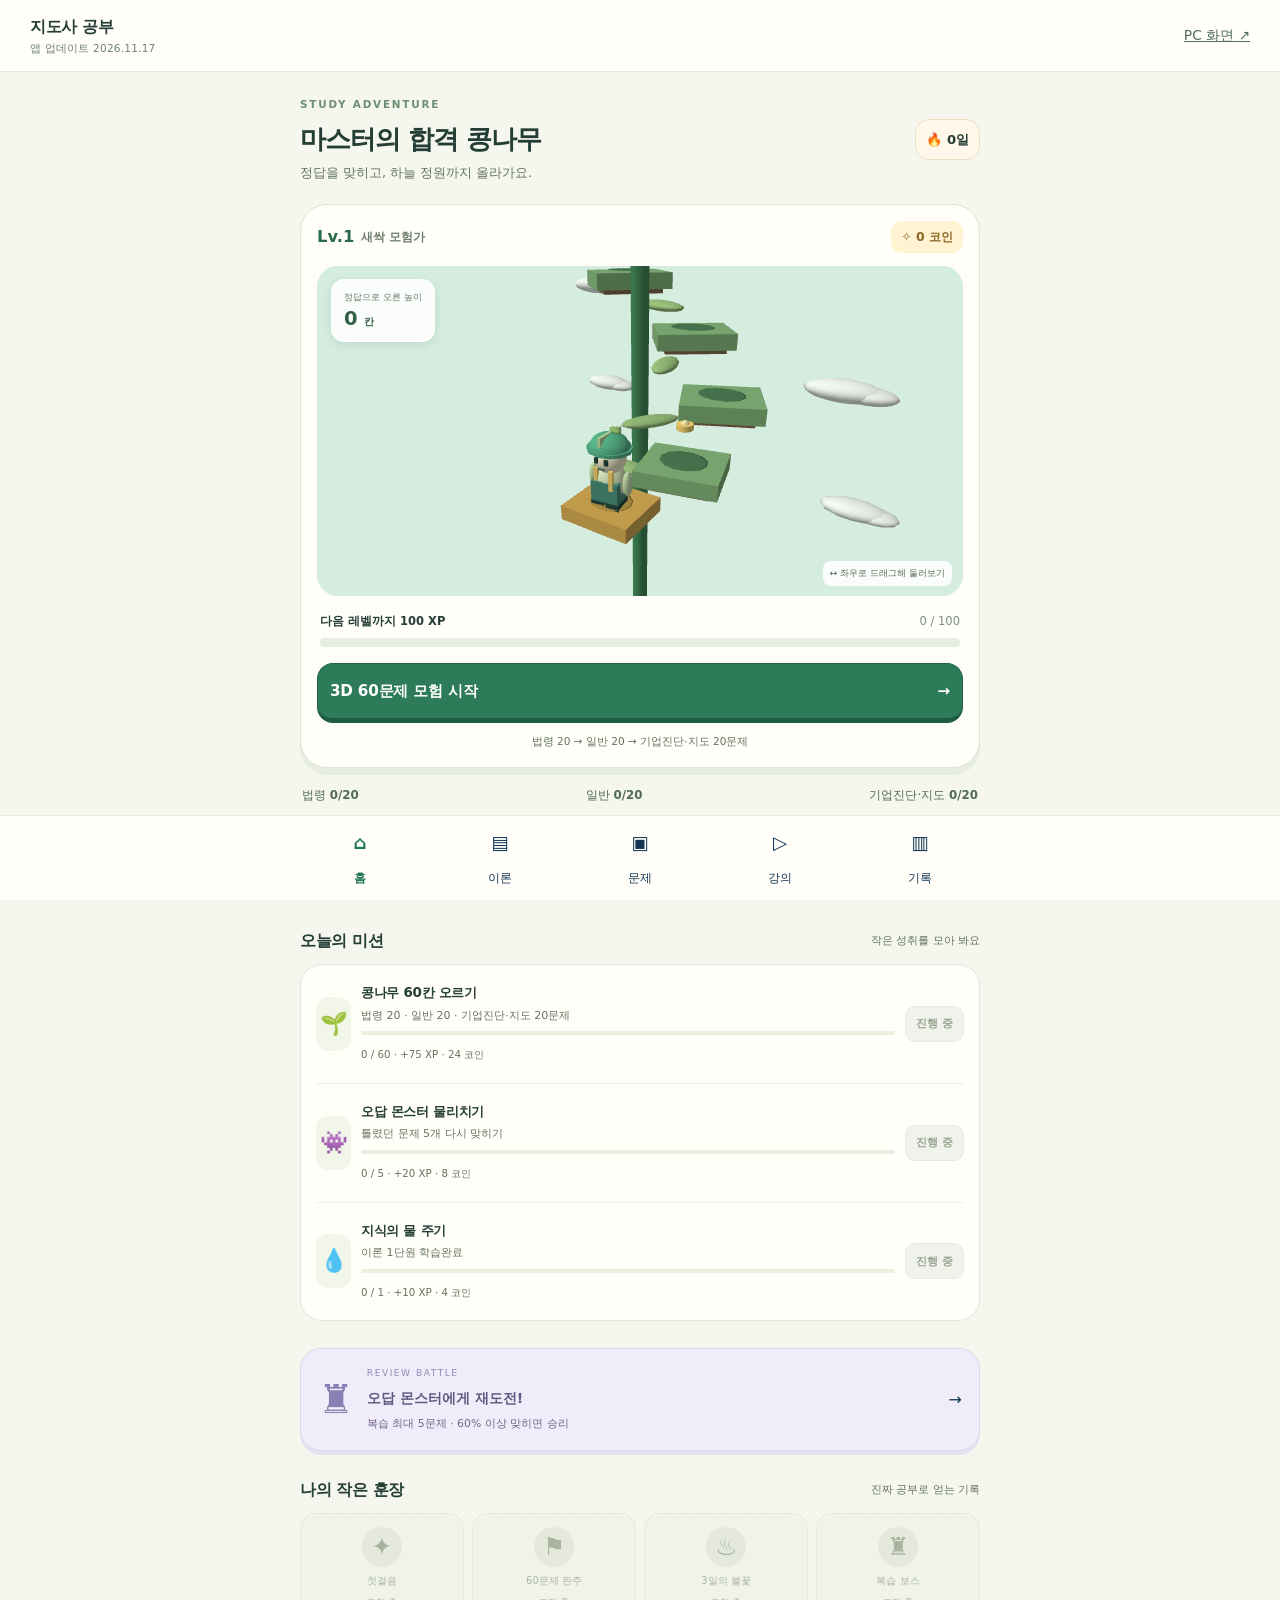
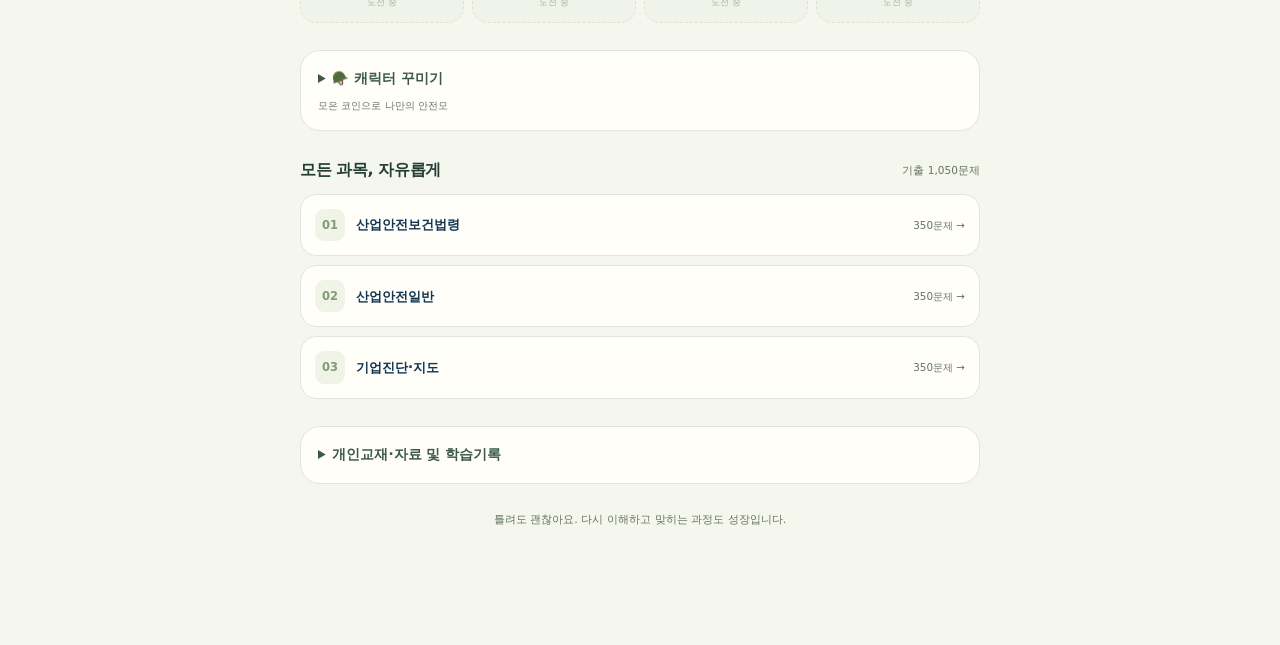
==== mobile-v9/index.html @ f8fdb968 "Add real WebGL 3D climbing gameplay with correct-answer jumps and following camera" ====
<!doctype html>
<html lang="ko"><head><meta charset="UTF-8"><meta name="viewport" content="width=device-width, initial-scale=1, viewport-fit=cover"><meta name="theme-color" content="#f5f7ef"><meta name="description" content="산업안전지도사 개인학습 · 전체 이론, 실제 기출, 오답과 강의"><meta name="apple-mobile-web-app-capable" content="yes"><title>2027 산업안전지도사 | 모바일 학습</title><link rel="manifest" href="manifest.webmanifest"><link rel="icon" href="../shared-v9/icon.svg" type="image/svg+xml"><link rel="stylesheet" href="../shared-v9/style.css?v=20261021-random-subject80"><script defer src="../shared-v9/core.js"></script><script defer src="../shared-v9/course.js"></script><script defer src="../shared-v9/laws.js"></script><script defer src="../shared-v9/history.js"></script><script defer src="../shared-v9/annexes.js"></script><script defer src="../shared-v9/concept-extra.js?v=20261021-random-subject80"></script><script defer src="../shared-v9/concept-supplements.js?v=20261021-random-subject80"></script><link rel="stylesheet" href="../shared-v9/garden.css?v=20261117-webgl1"><script defer src="../shared-v9/garden-core.js?v=20261117-webgl1"></script><script defer src="../shared-v9/garden-3d.js?v=20261117-webgl1"></script><script defer src="../shared-v9/garden-ui.js?v=20261117-webgl1"></script><script defer src="../shared-v9/app.js?v=20261117-webgl1"></script></head>
<body data-layout="mobile"><div class="topbar"><div class="brand">지도사 공부<small class="app-updated">앱 업데이트 <time datetime="2026-11-17">2026.11.17</time></small></div><a href="../pc-v9/">PC 화면 ↗</a></div><div class="layout"><nav class="sidebar" aria-label="주 메뉴"><button class="navbtn" data-nav="home"><span class="navicon" aria-hidden="true">⌂</span>홈</button><button class="navbtn" data-nav="theory"><span class="navicon" aria-hidden="true">▤</span>이론</button><button class="navbtn" data-nav="questions"><span class="navicon" aria-hidden="true">▣</span>문제</button><button class="navbtn" data-nav="videos"><span class="navicon" aria-hidden="true">▷</span>강의</button><button class="navbtn" data-nav="records"><span class="navicon" aria-hidden="true">▥</span>기록</button><button class="navbtn" data-nav="laws"><span class="navicon" aria-hidden="true">§</span>법령 원문</button><button class="navbtn" data-nav="settings"><span class="navicon" aria-hidden="true">⚙</span>자료·설정</button><p class="sidebar-note">전체 이론과 문제는<br>처음부터 열려 있습니다.<br><br>원하는 만큼 자유롭게<br>공부하세요.</p></nav><main id="main"><div class="loading">학습자료를 불러오고 있습니다…</div></main></div><nav class="mobile-nav" aria-label="하단 메뉴"><button class="navbtn" data-nav="home"><span class="navicon" aria-hidden="true">⌂</span>홈</button><button class="navbtn" data-nav="theory"><span class="navicon" aria-hidden="true">▤</span>이론</button><button class="navbtn" data-nav="questions"><span class="navicon" aria-hidden="true">▣</span>문제</button><button class="navbtn" data-nav="videos"><span class="navicon" aria-hidden="true">▷</span>강의</button><button class="navbtn" data-nav="records"><span class="navicon" aria-hidden="true">▥</span>기록</button></nav><div id="toast" role="status" class="toast hidden"></div><dialog id="image-modal" class="modal"><button class="close" data-action="close-image">닫기 ×</button><p class="caption">좌우로 움직여 표와 수식을 크게 볼 수 있습니다.</p><img id="image-view" alt="확대된 문제·해설 원문"></dialog><noscript>학습앱을 사용하려면 브라우저의 JavaScript를 켜주세요.</noscript><script>
(function(){
  var bootTimer=setTimeout(function(){
    var root=document.getElementById('main');
    if(!root||!root.querySelector('.loading'))return;
    var missing=[];
    if(!window.StudyCore)missing.push('core.js');
    if(!window.STUDY_COURSE)missing.push('course.js');
    if(!window.STUDY_HISTORY_READY)missing.push('history.js');
    root.innerHTML='<section class="card"><h2>학습자료를 불러오지 못했습니다</h2><p>기존 학습기록과 개인자료는 그대로 보관됩니다.</p><p class="small">확인 대상: '+(missing.length?missing.join(', '):'학습 앱 초기화 지연')+'</p><button class="primary" id="retry-app-load">다시 불러오기</button></section>';
    var btn=document.getElementById('retry-app-load');
    if(btn)btn.onclick=function(){location.reload();};
  },16000);
  window.addEventListener('pagehide',function(){clearTimeout(bootTimer);});
})();
</script></body></html>
---- shared-v9/style.css ----
@charset "UTF-8";
:root{font-family:system-ui,-apple-system,BlinkMacSystemFont,"Segoe UI","Noto Sans KR",sans-serif;color:#182c43;background:#f2f5f8;line-height:1.6;font-size:16px;--navy:#123653;--teal:#008b98;--muted:#63788c;--red:#d52b37;--border:#dbe4ec;--surface:#fff}
*{box-sizing:border-box}body{margin:0}button,input,select,textarea{font:inherit}button,a,input,select,summary{-webkit-tap-highlight-color:transparent}button,a,summary{touch-action:manipulation}button{cursor:pointer}button:disabled{cursor:default;opacity:.48}a{color:#006e86}a:focus-visible,button:focus-visible,input:focus-visible,summary:focus-visible,select:focus-visible,textarea:focus-visible{outline:3px solid #e2a51e;outline-offset:3px}button{border:1px solid var(--border);border-radius:12px;padding:11px 16px;background:white;color:var(--navy);min-height:46px}button:hover{border-color:var(--teal)}.primary{background:var(--teal);color:white;border-color:var(--teal);font-weight:700}.quiet{background:#f2f6fa}.wide{width:100%}.small{font-size:.82rem}.muted{color:var(--muted)}h1,h2,h3,p{margin-top:0}h1{font-size:1.8rem;line-height:1.35;margin-bottom:12px}h2{font-size:1.35rem;line-height:1.45}h3{font-size:1.07rem}.topbar{height:76px;background:var(--navy);color:white;display:flex;align-items:center;justify-content:space-between;padding:0 30px;gap:16px}.brand{font-size:1.2rem;font-weight:800;letter-spacing:-.7px}.brand small{display:block;font-size:.72rem;opacity:.7;font-weight:400;letter-spacing:.2px}.topbar a{color:white;font-size:.86rem}.layout{display:grid;grid-template-columns:230px minmax(0,1fr);max-width:1600px;margin:auto;min-height:calc(100dvh - 76px)}.sidebar{padding:26px 18px;border-right:1px solid var(--border);display:flex;flex-direction:column;gap:9px}.navbtn{display:flex;align-items:center;gap:12px;border:0;background:transparent;text-align:left;padding:14px 18px}.navbtn.active{background:#dff0f1;color:#007681;font-weight:800}.navicon{font-size:1.15rem;width:25px;text-align:center}.sidebar-note{margin:30px 14px 0;color:var(--muted);font-size:.8rem}main{padding:36px;min-width:0}main>header{display:flex;align-items:center;justify-content:space-between;gap:14px;margin-bottom:25px}.eyebrow{font-size:.74rem;letter-spacing:1.4px;color:var(--teal);font-weight:800;margin-bottom:5px}.hero{background:var(--navy);color:white;border-radius:22px;padding:30px;margin-bottom:24px;position:relative}.hero p{max-width:650px;color:#d1e1ed;margin-bottom:16px}.hero .tag{background:#31516a;color:white}.hero-row{display:flex;align-items:center;justify-content:space-between;gap:20px}.hero-icon{font-size:3rem;opacity:.6}.grid{display:grid;grid-template-columns:repeat(3,minmax(0,1fr));gap:18px}.card{background:white;border:1px solid var(--border);border-radius:18px;padding:23px;min-width:0}.card p:last-child{margin-bottom:0}.subject-card{text-align:left;display:block;width:100%;min-height:180px;border-top:4px solid var(--teal);transition:transform .15s}.subject-card:hover{transform:translateY(-2px)}.subject-card:nth-child(1){border-top-color:#d49132}.subject-card:nth-child(3){border-top-color:#6e9c75}.subject-num{font-size:.8rem;font-weight:800;color:var(--muted)}.subject-card h2{margin:12px 0}.row{display:flex;gap:10px;align-items:center;flex-wrap:wrap}.between{justify-content:space-between}.tag{display:inline-block;border-radius:7px;background:#eaf1f6;color:#52687a;padding:3px 8px;font-size:.75rem}.tag.orange{background:#fff0d9;color:#92570b}.tag.teal{background:#ddf3f1;color:#057581}.section-gap{margin-top:28px}.filters{display:flex;gap:10px;flex-wrap:wrap;margin-bottom:16px}.filters>*{min-width:130px;flex:1}input,select,textarea{border:1px solid var(--border);border-radius:10px;padding:11px 12px;background:white;color:#182c43;max-width:100%}.search{width:100%;margin-bottom:17px}.list{display:grid;gap:10px}.list-item{width:100%;text-align:left;background:white;padding:17px 20px;display:flex;gap:14px;justify-content:space-between;align-items:center}.list-item small{display:block;color:var(--muted);font-weight:400}.list-item strong{display:block;font-weight:650}.pager{display:flex;justify-content:space-between;gap:10px;margin-top:18px;align-items:center}.empty{padding:40px 24px;text-align:center;border:1px dashed #b4c5d3;border-radius:16px;color:var(--muted);background:#fff}.question-layout{display:grid;grid-template-columns:minmax(0,1.05fr) minmax(320px,.95fr);gap:24px;align-items:start}.question-card{padding:27px}.metadata{font-size:.78rem;line-height:1.7;color:#718192;margin-bottom:19px}.metadata span{display:block}.question-text{font-size:1.15rem;font-weight:700;white-space:pre-wrap;line-height:1.75;overflow-wrap:anywhere}.source-image{display:block;width:100%;height:auto;background:white;border-radius:3px}.image-button{padding:0;border:0;border-radius:0;display:block;width:100%;height:auto;min-height:0;background:white}.image-hint{font-size:.73rem;color:var(--muted);text-align:right;margin-top:4px}.options{display:grid;gap:10px;margin-top:22px}.option{text-align:left;display:flex;align-items:flex-start;gap:12px;padding:13px 14px;font-size:.96rem}.option.selected{border:2px solid var(--teal);background:#e7f5f5;padding:12px 13px}.option-num{display:flex;border:1px solid #bccbd6;border-radius:50%;width:27px;height:27px;align-items:center;justify-content:center;flex-shrink:0;font-size:.84rem}.option.selected .option-num{background:var(--teal);color:white;border-color:var(--teal)}.option-body{white-space:pre-wrap}.number-options{display:grid;grid-template-columns:repeat(5,1fr);gap:8px;margin:24px 0}.number-options .option{justify-content:center;padding:10px}.answer-num{color:var(--red);font-weight:800}.result{padding:16px 0;font-weight:650}.result span+span{margin-left:10px}.notice{border-left:3px solid #cf9b50;padding:12px 16px;background:#fff8ed;border-radius:0 9px 9px 0;color:#775324;font-size:.84rem;margin:15px 0}.info{border-color:var(--teal);background:#e9f5f5;color:#39646c}.explain-panel{position:sticky;top:24px}.disclosure{border:1px solid var(--border);border-radius:13px;overflow:hidden;margin-bottom:12px;background:white}.disclosure>summary{cursor:pointer;padding:15px 18px;list-style:none;font-weight:700;display:flex;justify-content:space-between;gap:10px}.disclosure>summary::-webkit-details-marker{display:none}.disclosure>summary:after{content:'＋';color:var(--teal)}.disclosure[open]>summary:after{content:'−'}.disclosure[open]>summary{border-bottom:1px solid var(--border)}.details-body{padding:18px;line-height:1.85;overflow-wrap:anywhere}.prose{white-space:pre-wrap;line-height:1.95;font-size:.98rem;overflow-wrap:anywhere}.prose a{word-break:break-all}.ex-table{width:100%;border-collapse:collapse;font-size:.93rem}.ex-table td,.ex-table th{border:1px solid var(--border);padding:8px;text-align:center}.notes{width:100%;min-height:100px;resize:vertical}.question-actions{display:flex;gap:9px;margin-top:18px}.question-actions button{flex:1}.theory-layout{display:grid;grid-template-columns:280px minmax(0,1fr);gap:20px;align-items:start}.theory-menu{max-height:75dvh;overflow:auto;position:sticky;top:18px;display:grid;gap:8px}.theory-menu button{text-align:left;padding:12px 14px}.theory-menu button.active{background:#e3f2f3;border-color:var(--teal)}.theory-body{padding:28px}.theory-body .prose{font-size:1rem}.videos{display:grid;grid-template-columns:repeat(2,minmax(0,1fr));gap:18px}.video-card{overflow:hidden;padding:0}.video-thumbnail{aspect-ratio:16/9;width:100%;object-fit:cover;background:#e2eaf1;display:block}.video-content{padding:20px}.video-content h3{min-height:52px}.video-actions{display:flex;gap:8px;flex-wrap:wrap}.video-actions a{border:1px solid var(--border);border-radius:10px;padding:8px 12px;text-decoration:none;font-size:.9rem}.video-player{width:100%;aspect-ratio:16/9;border:0}.stats{display:grid;grid-template-columns:repeat(3,1fr);gap:15px}.stat strong{display:block;font-size:2rem;color:var(--navy);line-height:1.3}.bar{height:7px;background:#e8eff4;border-radius:6px;overflow:hidden;margin-top:12px}.bar>span{height:100%;display:block;background:var(--teal)}.file-label{display:inline-block;cursor:pointer;border:1px solid var(--border);padding:10px 15px;border-radius:11px;background:white;min-height:46px}.file-label input{display:none}.toast{position:fixed;bottom:35px;left:50%;transform:translateX(-50%);background:#183a50;color:white;padding:12px 22px;border-radius:12px;max-width:90vw;box-shadow:0 5px 25px #0002;z-index:100}.hidden{display:none!important}.mobile-nav{display:none}.modal{border:0;border-radius:16px;padding:20px;max-width:95vw;width:1000px;max-height:92dvh;overflow:auto}.modal::backdrop{background:#071c30b5}.modal img{width:100%;min-width:720px;height:auto}.modal .close{position:sticky;top:0;float:right;z-index:1}.table-scroll{overflow-x:auto}.install-help{font-size:.86rem;color:var(--muted)}.footer-note{margin-top:35px;font-size:.76rem;color:var(--muted)}.loading{padding:50px;text-align:center}.back{margin-bottom:18px}.text-btn{border:0;background:transparent;padding:0;min-height:35px;color:var(--teal);font-weight:700}.stat-label{font-size:.85rem;color:var(--muted)}.focus-box{background:#e9f5f4;padding:18px;border-radius:12px;margin-top:15px}.export-row{display:flex;gap:10px;flex-wrap:wrap}.error{color:#a1222f;background:#fff0f0;padding:20px;border-radius:12px}.caption{font-size:.8rem;color:var(--muted);margin-bottom:18px}
@media(min-width:1350px){main{padding:42px 48px}.question-text{font-size:1.23rem}.question-card{padding:32px}}
@media(max-width:1050px){.layout{grid-template-columns:190px minmax(0,1fr)}main{padding:25px}.question-layout{grid-template-columns:1fr}.explain-panel{position:static}.grid{gap:12px}.subject-card{padding:18px}.theory-layout{grid-template-columns:220px minmax(0,1fr)}}
@media(max-width:760px){body{font-size:16px}.topbar{height:65px;padding:0 18px}.brand{font-size:1.05rem}.layout{display:block;min-height:calc(100dvh - 65px)}.sidebar{display:none}main{padding:24px 16px 110px}main>header{margin-bottom:20px}h1{font-size:1.55rem}.hero{padding:24px 21px;border-radius:18px}.hero h2{font-size:1.45rem}.hero-icon{display:none}.grid{grid-template-columns:1fr}.subject-card{min-height:125px;padding:18px 21px;border-top:0;border-left:4px solid var(--teal)}.subject-card:nth-child(1){border-left-color:#d49132}.subject-card:nth-child(3){border-left-color:#6e9c75}.subject-card h2{margin:6px 0}.subject-card:nth-child(n){border-top:0}.subject-num{font-size:.75rem}.mobile-nav{display:flex;position:fixed;bottom:0;left:0;right:0;background:#ffffffed;backdrop-filter:blur(12px);border-top:1px solid var(--border);padding:7px 6px calc(7px + env(safe-area-inset-bottom));z-index:30;justify-content:space-around}.mobile-nav button{background:transparent;border:0;min-height:49px;padding:3px 9px;color:#7b8b99;display:flex;flex-direction:column;align-items:center;gap:1px;font-size:.66rem;flex:1;border-radius:8px}.mobile-nav .navicon{font-size:1.2rem}.mobile-nav button.active{color:var(--teal);font-weight:800}.question-card{padding:20px 16px}.question-layout{gap:14px}.card{border-radius:15px}.metadata{font-size:.75rem;margin-bottom:15px}.question-text{font-size:1.08rem}.filters{gap:8px}.filters>*{min-width:calc(50% - 8px);max-width:100%;font-size:.86rem}.theory-layout{display:block}.theory-menu{position:static;max-height:240px;margin-bottom:17px;border-bottom:1px solid var(--border);padding-bottom:15px}.theory-body{padding:22px 18px}.videos{grid-template-columns:1fr}.stats{gap:9px}.stat{padding:15px 12px}.stat strong{font-size:1.6rem}.stat-label{font-size:.74rem}.pager{font-size:.84rem}.pager button{padding:9px 12px}.toast{bottom:90px;font-size:.88rem;width:max-content;max-width:90vw}.topbar a{font-size:.72rem}.question-actions{flex-wrap:wrap}.question-actions button{min-width:calc(50% - 8px)}.list-item{padding:15px}.explain-panel>.card{padding:20px 16px}.section-gap{margin-top:24px}}
body.mobile-layout .layout{max-width:820px;display:block}body.mobile-layout .sidebar{display:none}body.mobile-layout .question-layout,body.mobile-layout .theory-layout{display:block}body.mobile-layout .grid,body.mobile-layout .videos{grid-template-columns:1fr}body.mobile-layout main{padding-bottom:110px}body.mobile-layout .mobile-nav{display:flex;position:fixed;bottom:0;left:0;right:0;background:#ffffffed;border-top:1px solid var(--border);justify-content:center;padding:8px 10px calc(8px + env(safe-area-inset-bottom));z-index:30}body.mobile-layout .mobile-nav button{max-width:140px;flex:1;display:flex;flex-direction:column;align-items:center;border:0;background:transparent;font-size:.74rem;padding:4px 10px}body.mobile-layout .mobile-nav button.active{color:var(--teal);font-weight:800}body.mobile-layout .explain-panel{position:static;margin-top:18px}body.mobile-layout .theory-menu{position:static;max-height:240px;margin-bottom:18px}body.mobile-layout .hero-icon{display:none}
@media(prefers-reduced-motion:reduce){*{scroll-behavior:auto!important;transition:none!important}}

.theory-law-section{margin-top:28px;padding-top:20px;border-top:2px solid var(--border)}.theory-law-section>h3{color:var(--teal)}.theory-annex{border-top:1px solid var(--border);padding-top:22px}.theory-annex .source-image{background:white;width:100%;height:auto;aspect-ratio:210/297;object-fit:contain}.theory-annexes>h3{color:var(--teal)}

/* Explanation line alignment only */
.solution-prose{white-space:normal;line-height:1.85;word-break:keep-all;overflow-wrap:anywhere;padding:3px 0}
.solution-line{margin:0 0 14px;white-space:pre-wrap;line-height:1.85}
.solution-numbered{display:grid;grid-template-columns:2.15em minmax(0,1fr);column-gap:8px;align-items:start;margin-top:16px;margin-bottom:19px}
.solution-marker{font-weight:700;color:#fff;background:var(--teal);border-radius:50%;width:1.65em;height:1.65em;display:inline-flex;align-items:center;justify-content:center;white-space:nowrap;line-height:1}
.solution-content{min-width:0;white-space:pre-wrap;overflow-wrap:anywhere}
.solution-space{height:10px}

/* Question reading layout: presentation only; question/choice source text is untouched. */
.question-card .question-text{
  font-size:1.08rem;
  font-weight:650;
  line-height:1.8;
  letter-spacing:normal;
  white-space:normal;
  word-break:normal;
  overflow-wrap:anywhere;
  padding:12px 2px 18px;
  border-bottom:1px solid var(--border);
}
.question-card .options{
  gap:13px;
  margin-top:19px;
  margin-bottom:18px;
}
.question-card .options .option{
  width:100%;
  gap:13px;
  padding:16px;
  line-height:1.78;
  word-break:keep-all;
  overflow-wrap:anywhere;
}
.question-card .options .option.selected{padding:15px}
.question-card .options .option-num{
  margin-top:1px;
  width:30px;
  height:30px;
  font-size:.92rem;
  font-weight:700;
}
.question-card .options .option-body{
  min-width:0;
  flex:1;
  white-space:pre-wrap;
  line-height:1.78;
}
@media(max-width:600px){
 .question-card .question-text{font-size:1.05rem;line-height:1.82;padding:9px 0 16px}
 .question-card .options .option{padding:14px 12px;gap:11px}
 .question-card .options .option.selected{padding:13px 11px}
}

/* Unified Android Chrome / iOS Safari question layout */
.question-layout,.question-card,.question-card .question-text,.question-card .options,.question-card .option-body{min-width:0;max-width:100%;box-sizing:border-box}
.question-card .question-text{
  white-space:normal;
  word-break:keep-all;
  overflow-wrap:break-word;
  line-break:auto;
  -webkit-hyphens:none;
  hyphens:none;
  letter-spacing:normal;
  font-synthesis:none;
  font-size:1.0625rem;
  font-weight:600;
  line-height:1.8;
  text-wrap:wrap;
}
.question-card .options .option{display:flex;align-items:flex-start;min-width:0;max-width:100%;box-sizing:border-box}
.question-card .options .option-body{display:block;flex:1 1 0;min-width:0;white-space:pre-line;word-break:keep-all;overflow-wrap:break-word;line-break:auto;-webkit-hyphens:none;hyphens:none}
.question-card .options .option-num{flex:0 0 30px;white-space:nowrap}
@supports (-webkit-touch-callout:none){
 .question-card .question-text,.question-card .options .option-body{overflow-wrap:break-word;-webkit-text-size-adjust:100%}
}
@media(max-width:430px){
 .question-card{padding:17px 14px}
 .question-card .question-text{font-size:1.025rem;line-height:1.78}
 .question-card .options .option{padding:13px 11px}
 .question-card .options .option.selected{padding:12px 10px}
}

.question-statement-table{width:100%;border-collapse:collapse;table-layout:fixed;margin:12px 0 18px}
.question-statement-table th,.question-statement-table td{border:1px solid #cbd5e1;padding:10px;vertical-align:top;line-height:1.7}
.question-statement-table th{width:40px;text-align:center;background:#eef5f7;color:#087e88}
.question-statement-table td{white-space:pre-wrap;word-break:keep-all;overflow-wrap:anywhere}

/* iPhone explanation section layout - source text is not rewritten */
.solution-prose{white-space:normal;min-width:0;overflow-wrap:break-word;word-break:normal;line-height:1.75}
.solution-render-section{min-width:0;margin:18px 0 22px}
.solution-section-title{display:block;font-weight:800;font-size:1rem;line-height:1.6;color:var(--teal);padding:0 0 7px;margin:0 0 8px;border-bottom:1px solid var(--border)}
.solution-section-body{min-width:0;counter-reset:ex-named}
.solution-text-row{min-width:0;white-space:pre-wrap;word-break:normal;overflow-wrap:anywhere;line-height:1.78;margin-bottom:5px}
.solution-text-row.solution-empty-row{height:.45em;margin:0}
.solution-name-row{position:relative;padding-left:2.2em;margin-top:12px;margin-bottom:10px;font-weight:600}
.solution-name-row::before{counter-increment:ex-named;content:counter(ex-named) ".";position:absolute;left:0;top:0;display:inline-flex;align-items:center;justify-content:center;min-width:1.7em;min-height:1.7em;border-radius:7px;background:#e8f4f4;color:var(--teal);font-weight:800}
@media(max-width:430px){.solution-section-title{font-size:1rem}.solution-text-row{font-size:.975rem;line-height:1.8}.solution-name-row{padding-left:2em}}

/* Exact 2026 printed question preview when OCR spaces are missing. */
.question-card .question-original-label{font-size:.8rem;font-weight:700;color:var(--teal);margin:15px 0 8px;line-height:1.6}
.question-card .question-official-scan{max-width:100%;border:1px solid var(--border);border-radius:10px;overflow:hidden;background:#fff}
.question-card .question-official-scan .image-button{display:block;max-width:100%}
.question-card .question-official-scan .source-image{display:block;max-width:100%;width:100%;height:auto;object-fit:contain}

/* Readable explanation: soft OCR line breaks become ordinary paragraphs. */
.solution-prose{white-space:normal;word-break:normal;overflow-wrap:break-word}
.solution-render-section{margin:16px 0 22px;min-width:0}
.solution-section-title{font-weight:800;margin-bottom:13px}
.solution-section-body{min-width:0;counter-reset:ex-named}
.solution-readable-paragraph{margin:0 0 15px;white-space:normal!important;font-size:1rem;line-height:1.8;word-break:normal;overflow-wrap:break-word}
.solution-readable-item{display:grid;grid-template-columns:2.1em minmax(0,1fr);gap:8px;align-items:start;margin:12px 0 16px;min-width:0;line-height:1.8}
.solution-readable-marker{font-weight:800;color:var(--teal);text-align:center;background:#e8f4f4;border-radius:7px;padding:2px 3px;white-space:nowrap}
.solution-readable-text{min-width:0;white-space:normal;overflow-wrap:break-word;word-break:normal}
.solution-name-row{white-space:normal!important;line-height:1.8;margin:15px 0 18px}
@media(max-width:430px){.solution-readable-paragraph,.solution-readable-text{font-size:.965rem;line-height:1.78}.solution-readable-item{grid-template-columns:2em minmax(0,1fr);gap:7px}}

/* Concept summary groups - readable on iPhone and Android */
.solution-concept-body{min-width:0;display:flow-root;word-break:keep-all;overflow-wrap:anywhere;line-height:1.78}
.solution-concept-subhead{clear:both;margin:20px 0 11px;padding:9px 12px;font-size:1rem;font-weight:750;line-height:1.6;border-left:3px solid var(--teal);background:#f0f7f8;border-radius:0 7px 7px 0}
.solution-concept-point{display:grid;grid-template-columns:1.35em minmax(0,1fr);gap:9px;align-items:start;margin:11px 0;line-height:1.75;word-break:keep-all;overflow-wrap:anywhere;min-width:0}
.solution-concept-dot{font-weight:800;color:var(--teal);text-align:center;white-space:nowrap}
.solution-concept-group{min-width:0;border:1px solid var(--border);border-radius:11px;margin:14px 0 18px;padding:11px 13px;background:#fff}
.solution-concept-group>.solution-concept-point{font-weight:750;margin:3px 0 11px;border-bottom:1px solid var(--border);padding-bottom:9px}
.solution-concept-detail{display:grid;grid-template-columns:3.2em minmax(0,1fr);gap:10px;align-items:start;margin:10px 0;font-size:.96rem;line-height:1.7;min-width:0;word-break:keep-all;overflow-wrap:anywhere}
.solution-concept-label,.solution-concept-detail>strong{font-weight:750;color:var(--teal);white-space:nowrap}
@media(max-width:430px){.solution-concept-subhead{font-size:.97rem;margin:17px 0 10px}.solution-concept-group{padding:10px}.solution-concept-detail{grid-template-columns:2.8em minmax(0,1fr);gap:8px;font-size:.94rem}}

/* Numbered concept-name rows; original textbook descriptions stay unchanged. */
.solution-concept-body{counter-reset:concept-term}
.solution-concept-term{counter-increment:concept-term;display:grid;grid-template-columns:2em minmax(0,1fr);align-items:start;gap:10px;min-width:0;margin:13px 0;padding:11px 12px;border:1px solid var(--border);border-radius:9px;background:#fff;line-height:1.75}
.solution-concept-term-index{display:flex;align-items:center;justify-content:center;min-width:1.75em;height:1.75em;background:#e8f4f4;border-radius:6px;color:var(--teal);font-weight:800}
.solution-concept-term-index::before{content:counter(concept-term)}
.solution-concept-term-content{min-width:0;word-break:keep-all;overflow-wrap:anywhere}
.solution-concept-term-content>strong{display:block;color:var(--teal);font-weight:800;margin-bottom:5px}
.solution-concept-term-content>span{display:block;white-space:pre-wrap}
@media(max-width:430px){.solution-concept-term{grid-template-columns:1.8em minmax(0,1fr);gap:8px;padding:10px}}

/* Concept summary only: clear names and readable long term labels. */
.solution-concept-body{counter-reset:concept-names}
.solution-concept-name{counter-increment:concept-names;display:grid;grid-template-columns:2em minmax(0,1fr);column-gap:10px;align-items:start;margin:15px 0 11px;font-weight:750;line-height:1.75;word-break:keep-all;overflow-wrap:anywhere}
.solution-concept-name::before{content:counter(concept-names) ".";display:inline-flex;align-items:center;justify-content:center;background:#e8f4f4;color:var(--teal);border-radius:7px;min-height:1.75em}
.solution-concept-detail{grid-template-columns:minmax(0,5.8em) minmax(0,1fr)}
.solution-concept-detail>strong{white-space:normal;word-break:keep-all;overflow-wrap:anywhere}
@media(max-width:430px){.solution-concept-detail{grid-template-columns:minmax(0,5.2em) minmax(0,1fr)}}

/* Name headings: label and explanation on separate lines */
.solution-concept-name-content{min-width:0;display:flex;flex-direction:column;gap:4px}
.solution-concept-name-content>strong{display:block;font-weight:800;word-break:keep-all}
.solution-concept-name-content>span{display:block;font-weight:450;line-height:1.76;word-break:keep-all;overflow-wrap:anywhere}
---- shared-v9/garden.css ----
/* Mobile study adventure. Original learning content remains in shared-v9. */
body.mobile-layout.garden-enabled{--garden-ink:#243e36;--garden-muted:#6e8177;--garden-green:#287a59;--garden-line:#dce5d8;background:#f5f7ef;color:var(--garden-ink)}
body.mobile-layout.garden-enabled .layout{max-width:720px}
body.mobile-layout.garden-enabled .topbar{background:#fffef9;color:#253f37;border-bottom:1px solid #e5eadf;height:72px}
body.mobile-layout.garden-enabled .topbar a{color:#526c60}
body.mobile-layout.garden-enabled .brand{font-size:1.03rem;letter-spacing:-.4px}
body.mobile-layout.garden-enabled .brand small{color:#6e8177;opacity:1;font-size:.66rem}
body.mobile-layout.garden-enabled main{padding:24px 20px 112px}
body.mobile-layout.garden-enabled .mobile-nav{background:#fffef9f5;border-top:1px solid #e1e8dc;backdrop-filter:blur(14px)}
body.mobile-layout.garden-enabled .mobile-nav button.active{color:#207653}
.garden-home *,.garden-summary *{box-sizing:border-box}
.garden-home h1,.garden-home h2,.garden-home h3,.garden-home p{margin:0}
.garden-heading{display:flex;align-items:center;justify-content:space-between;gap:10px;margin-bottom:20px}
.garden-kicker{display:block;color:#6d8e71;font-size:.65rem;font-weight:850;letter-spacing:1.8px;margin-bottom:8px}
.garden-heading h1{font-size:clamp(1.3rem,4.6vw,1.65rem);font-weight:850;letter-spacing:-1px;line-height:1.35}
.garden-heading p{color:#7b8a7d;font-size:.8rem;margin-top:7px}
.garden-streak{white-space:nowrap;border:1px solid #f0dec4;background:#fff7e9;border-radius:14px;padding:9px 10px;font-size:.82rem;font-weight:750}
.garden-world{padding:16px;border:1px solid #d9e5d2;border-radius:27px;background:#fffef9;box-shadow:0 7px 0 #e7eddf}
.garden-world-top{display:flex;align-items:center;justify-content:space-between;gap:8px;margin-bottom:13px}
.garden-level{display:flex;align-items:center;gap:7px;color:#286b4a;font-size:1.02rem;font-weight:850}
.garden-level>span{font-size:.72rem;color:#6c7d6d;font-weight:650}
.garden-coins{color:#8f6727;font-size:.78rem;font-weight:800;background:#fff3d2;padding:6px 10px;border-radius:11px}
.garden-scene{display:block;width:100%;height:auto;border-radius:20px;overflow:hidden}
.garden-explorer{transform-box:fill-box;animation:garden-float 3.3s ease-in-out infinite}
@keyframes garden-float{0%,100%{translate:0 0}50%{translate:0 -4px}}
.garden-xp{margin:16px 3px}
.garden-xp>div:first-child{display:flex;justify-content:space-between;gap:10px;font-size:.72rem;margin-bottom:8px}
.garden-xp strong{font-weight:750}.garden-xp span{color:#809080;font-variant-numeric:tabular-nums}
.garden-meter{height:9px;border-radius:8px;overflow:hidden;background:#e7eddf;min-width:60px}
.garden-meter i{display:block;height:100%;min-width:0;max-width:100%;background:linear-gradient(90deg,#8ccb7d,#3b9465);border-radius:8px;transition:width .5s ease}
.garden-start{display:flex;align-items:center;justify-content:center;gap:12px;width:100%;background:#2d7b59;color:#fff;border:1px solid #206346;border-bottom:5px solid #1e5c42;border-radius:16px;padding:15px 12px;font-size:.95rem;font-weight:800;letter-spacing:-.2px;min-height:56px}
.garden-start:hover{background:#276e50;border-color:#1e5c42}.garden-start:active{translate:0 2px;border-bottom-width:3px}
.garden-start span{margin-left:auto}.garden-fine{text-align:center;font-size:.66rem;color:#80907d;margin:10px 0 1px!important}
.garden-quick{display:grid;grid-template-columns:repeat(4,minmax(0,1fr));gap:10px;margin:22px 0 29px}
.garden-quick button{padding:12px 3px;border-radius:17px;background:#fffef9;border:1px solid #e0e6d9;display:flex;align-items:center;flex-direction:column;gap:8px;min-width:0}
.garden-quick button>span{font-size:1.3rem;line-height:1;color:#47795d}
.garden-quick button strong{font-size:.7rem;font-weight:700;white-space:nowrap}
.garden-section{margin:27px 0}
.garden-section-title{display:flex;align-items:center;justify-content:space-between;gap:10px;margin-bottom:12px}
.garden-section-title h2{font-size:1rem;letter-spacing:-.4px;font-weight:800}
.garden-section-title>span{font-size:.66rem;color:#849080;text-align:right}
.garden-missions{background:#fffef9;border:1px solid #e0e6d9;border-radius:22px;padding:0 15px}
.garden-mission{display:grid;grid-template-columns:35px minmax(0,1fr) auto;gap:10px;align-items:center;padding:17px 0;border-bottom:1px solid #eff1e8}
.garden-mission:last-child{border-bottom:0}
.garden-mission-icon{font-size:1.4rem;text-align:center;background:#f1f6e9;border-radius:12px;padding:9px 0}
.garden-mission h3{font-size:.84rem;font-weight:800;letter-spacing:-.3px}
.garden-mission p{font-size:.69rem;color:#83917e;margin:4px 0 7px!important;line-height:1.5}
.garden-mission small{font-size:.64rem;color:#7e8c78}
.garden-mission>button{min-height:36px;padding:7px 10px;border-radius:10px;font-size:.68rem;background:#e5f3dc;color:#356447;border:1px solid #d3e5c6;font-weight:750}
.garden-mission>button:disabled{background:#f0f3eb;color:#9aa38f;opacity:1;border-color:#e6ebde}
.garden-mission.claimed>button{color:#4f8359;background:#e8f0e2}
.garden-mission-progress{height:4px;border-radius:5px;background:#eaf0e0;overflow:hidden;margin:5px 0}
.garden-mission-progress i{display:block;height:100%;background:#a7cb83;border-radius:5px}
.garden-boss{display:flex;align-items:center;gap:13px;text-align:left;width:100%;padding:17px;border:1px solid #d9d7ed;border-radius:21px;background:#efedf9;box-shadow:0 4px 0 #e6e3f0}
.garden-boss-figure{font-size:2.5rem;line-height:1;color:#8980b4}
.garden-boss>span:nth-child(2){display:flex;flex:1;flex-direction:column;gap:6px;min-width:0}
.garden-boss small{font-size:.57rem;letter-spacing:1.5px;color:#948bb6}
.garden-boss strong{font-size:.88rem;color:#605981}
.garden-boss>span:nth-child(2)>span{font-size:.68rem;color:#9188ac}
.garden-badges{display:grid;grid-template-columns:repeat(4,minmax(0,1fr));gap:8px}
.garden-badges>div{display:flex;align-items:center;flex-direction:column;gap:6px;padding:13px 3px;border:1px dashed #dce3d4;border-radius:16px;color:#aab39f;background:#f0f3e9}
.garden-badges span{display:grid;place-items:center;width:40px;height:40px;background:#e4e9dc;border-radius:50%;font-size:1.55rem}
.garden-badges small{font-size:.62rem;white-space:nowrap}.garden-badges em{font-style:normal;font-size:.56rem}
.garden-badges .earned{color:#8a692d;border:1px solid #ecddb2;background:#fff9e8}
.garden-badges .earned span{background:#ffe6a4;color:#94712e}
.garden-closet,.garden-materials{padding:17px;background:#fffef9;border:1px solid #e0e6d9;border-radius:20px;margin:22px 0}
.garden-closet summary,.garden-materials summary{font-size:.85rem;font-weight:750;color:#3d5a47;cursor:pointer}
.garden-closet summary>span+span{display:block;font-size:.65rem;font-weight:450;margin-top:7px;color:#8b9683}
.garden-helmets{display:grid;grid-template-columns:repeat(2,minmax(0,1fr));gap:12px;margin-top:17px}
.garden-helmets article{display:flex;align-items:center;flex-direction:column;gap:8px;padding:10px;border:1px solid #e3e8db;border-radius:16px;background:#fafbf5}
.garden-helmets svg{height:85px;width:75px}.garden-helmets strong{font-size:.73rem}.garden-helmets button{font-size:.68rem;padding:7px 10px;min-height:38px}
.garden-subjects{display:grid;gap:9px}
.garden-subjects button{display:flex;align-items:center;gap:11px;padding:14px;text-align:left;background:#fffef9;border:1px solid #e0e6d9;border-radius:16px}
.garden-subjects button>span{font-size:.72rem;font-weight:850;color:#839a77;background:#eff4e7;padding:7px;border-radius:9px}
.garden-subjects strong{font-size:.83rem;flex:1}.garden-subjects small{font-size:.65rem;color:#8a9680;white-space:nowrap}
.garden-materials p{font-size:.75rem;color:#7d8d78;line-height:1.7;margin:13px 0}
.garden-materials button,.garden-materials .file-label{font-size:.73rem}
.garden-bottom-note{font-size:.7rem;line-height:1.7;text-align:center;color:#85917c;padding:4px 10px}
.garden-hud{display:flex;align-items:center;gap:11px;background:#fffef9;border:1px solid #dbe5d2;border-radius:18px;padding:12px;margin-bottom:17px}
.garden-hud-avatar{width:43px;height:52px;flex-shrink:0}.garden-hud-avatar svg{height:100%;width:100%}
.garden-hud>div{flex:1;min-width:0}.garden-hud strong{display:block;font-size:.83rem;margin-bottom:4px}
.garden-hud small{display:block;color:#85917d;font-size:.66rem;margin-bottom:8px}
.garden-home-button{font-size:.7rem;min-height:38px;padding:8px 11px;border-radius:12px}
.garden-reward{display:flex;align-items:center;gap:11px;background:#eef5e5;border:1px solid #d7e5c7;border-radius:16px;padding:14px;margin:16px 0;position:relative;overflow:hidden;animation:garden-reward-in .35s ease}
.garden-reward-spark{font-size:1.5rem}.garden-reward strong{display:block;font-size:.83rem;color:#466742}
.garden-reward small{display:block;margin-top:6px;font-size:.72rem;color:#7b8c6d}
.garden-reward.level-up{background:#fff4cf;border-color:#f0d780}.garden-reward.level-up strong{color:#926b25}
.garden-confetti{position:absolute;right:9px;top:2px;font-style:normal;font-size:1.5rem;letter-spacing:5px;color:#d2a245;animation:garden-reward-in .6s ease}
@keyframes garden-reward-in{from{opacity:0;transform:translateY(7px)}to{opacity:1;transform:translateY(0)}}
.garden-summary{text-align:center;padding:30px 18px;background:#fffef9;border:1px solid #dce6d3;border-radius:26px}
.garden-summary-art{width:100px;margin:0 auto 18px}.garden-summary-art svg{width:100%;height:auto}
.garden-summary h1{font-size:1.45rem;line-height:1.5;letter-spacing:-.7px;margin:12px 0}
.garden-summary p{color:#819078;line-height:1.8;font-size:.85rem}
.garden-summary p small{font-size:.68rem}
.garden-summary-stats{display:grid;grid-template-columns:repeat(3,minmax(0,1fr));margin:25px 0;padding:18px 3px;background:#f1f6e9;border-radius:18px;gap:5px}
.garden-summary-stats strong{display:block;color:#457446;font-size:1.35rem}.garden-summary-stats span{display:block;font-size:.64rem;color:#87977c;margin-top:6px}
.garden-summary .wide{margin-top:10px;font-size:.8rem}.garden-summary-bonus{color:#8970a5!important}
@media(max-width:390px){body.mobile-layout.garden-enabled main{padding:20px 13px 108px}.garden-heading h1{font-size:1.28rem}.garden-mission{grid-template-columns:29px minmax(0,1fr) auto;gap:7px}.garden-missions{padding:0 12px}.garden-level>span{font-size:.66rem}.garden-quick{gap:7px}.garden-section-title>span{font-size:.6rem}}
@media(prefers-reduced-motion:reduce){.garden-explorer,.garden-reward,.garden-confetti{animation:none!important}.garden-meter i{transition:none!important}.garden-start:active{translate:none}}

.garden-heading p,.garden-section-title>span,.garden-mission p,.garden-mission small,.garden-fine,.garden-bottom-note,.garden-subjects small,.garden-materials p,.garden-hud small,.garden-closet summary>span+span{color:#65745f}.garden-boss>span:nth-child(2)>span{color:#756486}

/* Real WebGL game view, with CSS 3D fallback. */
.garden-3d-frame{height:330px;border-radius:21px;overflow:hidden;position:relative;background:linear-gradient(#d1eadd,#eaf2cb);isolation:isolate}
.garden-3d-mount{position:absolute;inset:0;z-index:0}
.garden-3d-canvas{display:block;width:100%;height:100%;cursor:grab;touch-action:pan-y}
.garden-3d-canvas:active{cursor:grabbing}
.garden-3d-canvas:focus-visible{outline:3px solid #bd8c32;outline-offset:-5px}
.garden-3d-caption{position:absolute;top:13px;left:14px;background:#ffffffe0;backdrop-filter:blur(7px);border:1px solid #ffffffc0;border-radius:13px;padding:9px 12px;pointer-events:none;box-shadow:0 3px 10px #285b3020}
.garden-3d-caption>span{display:block;color:#63765f;font-size:.59rem;margin-bottom:3px}
.garden-3d-caption strong{font-size:1.22rem;line-height:1;color:#356147;font-variant-numeric:tabular-nums}
.garden-3d-caption small{font-size:.61rem}
.garden-3d-hint{position:absolute;right:11px;bottom:10px;background:#ffffffe0;border-radius:8px;padding:5px 7px;color:#53694e;font-size:.57rem;pointer-events:none}
.garden-3d-jump{position:absolute;left:50%;bottom:12px;transform:translateX(-50%);white-space:nowrap;background:#ffe59b;color:#67501b;font-size:.75rem;font-weight:800;border:1px solid #f1c35f;border-radius:12px;padding:9px 13px;opacity:0;transition:opacity .15s;pointer-events:none;box-shadow:0 4px 12px #8e79352b}
.garden-3d-frame:has(.garden-3d-mount[data-jumping="true"]) .garden-3d-jump{opacity:1}
.garden-3d-loading{text-align:center;padding:65px 15px;color:#54795f;font-size:.8rem}
.garden-gameplay{position:sticky;top:6px;z-index:12;margin-bottom:15px;background:#f5f7ef;border:1px solid #dce6d5;border-radius:20px;box-shadow:0 5px 18px #314e2c16;overflow:hidden}
.garden-3d-compact{height:175px;border-radius:18px 18px 0 0}
.garden-3d-compact .garden-3d-caption{top:9px;left:10px;padding:6px 9px}
.garden-3d-compact .garden-3d-caption strong{font-size:1.1rem}
.garden-gameplay .garden-hud{margin:0;border:0;border-top:1px solid #dbe5d2;border-radius:0;padding:9px 12px;gap:11px}
.garden-floor{display:flex;align-items:baseline;justify-content:center;gap:3px;min-width:39px;color:#39704f;font-size:1.25rem;font-weight:850}
.garden-floor small{font-size:.6rem;color:#72826c}
.garden-gameplay .garden-hud small{font-size:.62rem;margin-bottom:5px}
.garden-gameplay .garden-hud strong{font-size:.76rem}
.garden-gameplay .garden-meter{height:5px}
.garden-css-scene{position:absolute;inset:0;perspective:650px;overflow:hidden;background:linear-gradient(#d6edeb,#c9e2b5)}
.garden-css-world{position:absolute;left:50%;top:55%;width:200px;height:230px;transform-style:preserve-3d;transform:translate(-50%,-50%) rotateX(23deg) rotateY(-30deg)}
.garden-css-step{position:absolute;left:calc(70px + var(--step)*9px);bottom:calc(var(--step)*30px);width:88px;height:48px;background:#80b070;border-bottom:10px solid #8b7853;border-radius:9px;transform:translateZ(calc(var(--step)*6px)) rotateX(62deg);box-shadow:9px 12px 0 #628b55}
.garden-css-player{position:absolute;left:calc(98px + var(--rise)*9px);bottom:calc(30px + var(--rise)*30px);display:flex;flex-direction:column;align-items:center;transform:translateZ(38px);transition:bottom .8s ease,left .8s ease;font-size:2.2rem;line-height:.8}
.garden-css-player b{font-size:1.7rem}.garden-3d-mode{position:absolute;bottom:10px;left:10px;color:#5c7652;font-size:.6rem}
@media(max-height:730px){.garden-3d-compact{height:132px}.garden-gameplay .garden-hud{padding:7px 10px}.garden-3d-compact .garden-3d-caption>span{font-size:.55rem}.garden-3d-compact .garden-3d-hint{font-size:.52rem}}
@media(prefers-reduced-motion:reduce){.garden-css-player,.garden-3d-jump{transition:none}}
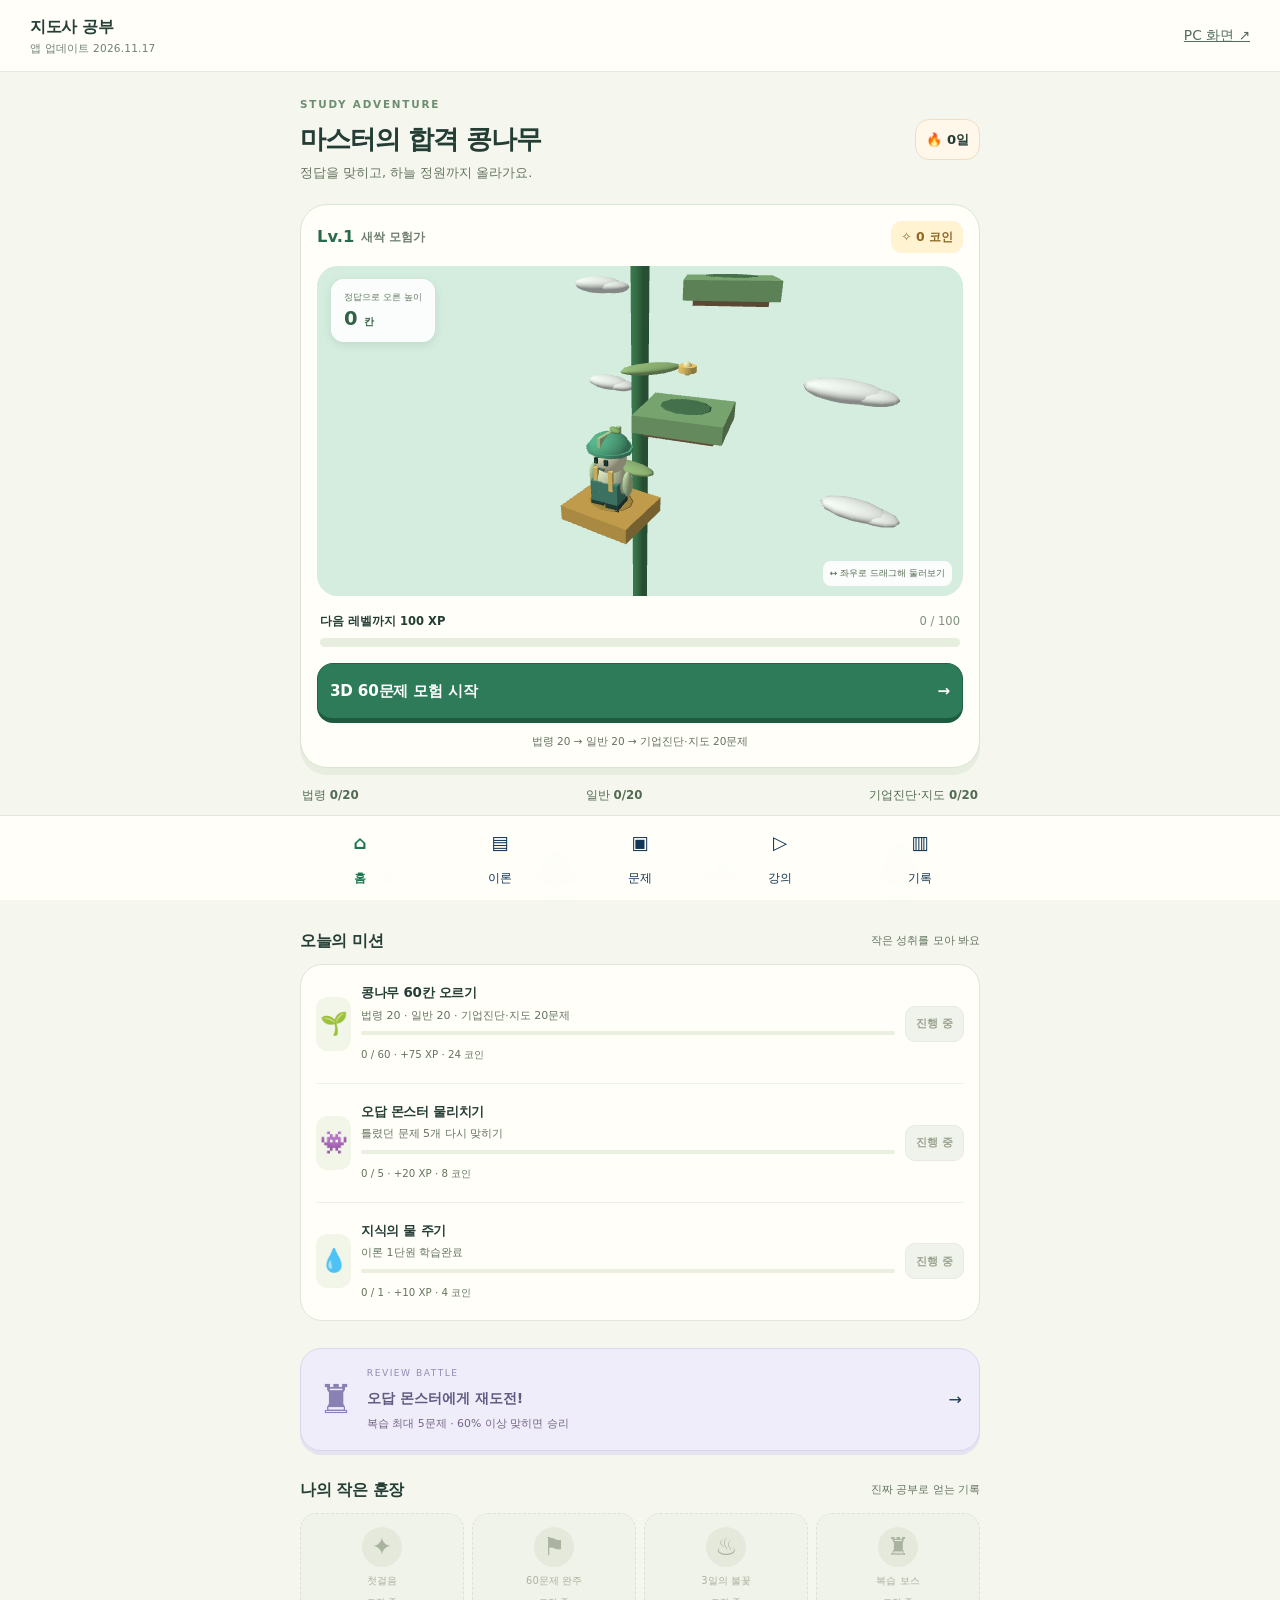
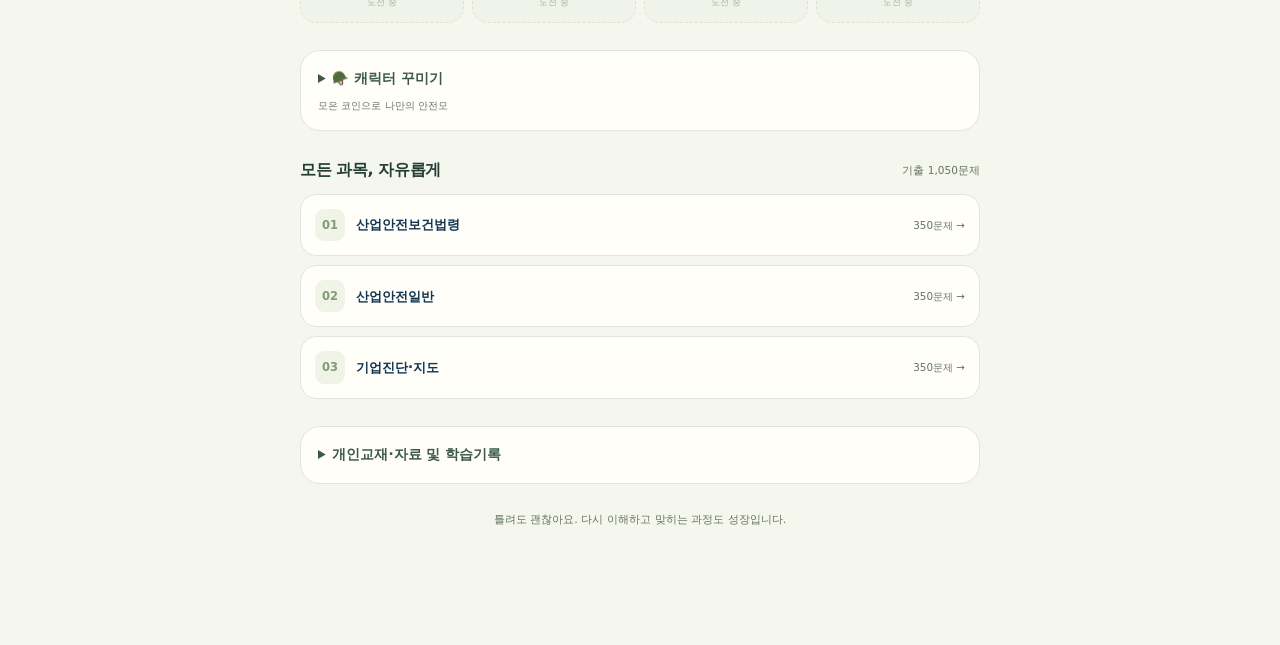
==== commit b02dbc20: "Space 3D platforms to keep character and helmet clear during climbing" ====
--- a/mobile-v9/index.html
+++ b/mobile-v9/index.html
@@ -1,5 +1,5 @@
 <!doctype html>
-<html lang="ko"><head><meta charset="UTF-8"><meta name="viewport" content="width=device-width, initial-scale=1, viewport-fit=cover"><meta name="theme-color" content="#f5f7ef"><meta name="description" content="산업안전지도사 개인학습 · 전체 이론, 실제 기출, 오답과 강의"><meta name="apple-mobile-web-app-capable" content="yes"><title>2027 산업안전지도사 | 모바일 학습</title><link rel="manifest" href="manifest.webmanifest"><link rel="icon" href="../shared-v9/icon.svg" type="image/svg+xml"><link rel="stylesheet" href="../shared-v9/style.css?v=20261021-random-subject80"><script defer src="../shared-v9/core.js"></script><script defer src="../shared-v9/course.js"></script><script defer src="../shared-v9/laws.js"></script><script defer src="../shared-v9/history.js"></script><script defer src="../shared-v9/annexes.js"></script><script defer src="../shared-v9/concept-extra.js?v=20261021-random-subject80"></script><script defer src="../shared-v9/concept-supplements.js?v=20261021-random-subject80"></script><link rel="stylesheet" href="../shared-v9/garden.css?v=20261117-webgl1"><script defer src="../shared-v9/garden-core.js?v=20261117-webgl1"></script><script defer src="../shared-v9/garden-3d.js?v=20261117-webgl1"></script><script defer src="../shared-v9/garden-ui.js?v=20261117-webgl1"></script><script defer src="../shared-v9/app.js?v=20261117-webgl1"></script></head>
+<html lang="ko"><head><meta charset="UTF-8"><meta name="viewport" content="width=device-width, initial-scale=1, viewport-fit=cover"><meta name="theme-color" content="#f5f7ef"><meta name="description" content="산업안전지도사 개인학습 · 전체 이론, 실제 기출, 오답과 강의"><meta name="apple-mobile-web-app-capable" content="yes"><title>2027 산업안전지도사 | 모바일 학습</title><link rel="manifest" href="manifest.webmanifest"><link rel="icon" href="../shared-v9/icon.svg" type="image/svg+xml"><link rel="stylesheet" href="../shared-v9/style.css?v=20261021-random-subject80"><script defer src="../shared-v9/core.js"></script><script defer src="../shared-v9/course.js"></script><script defer src="../shared-v9/laws.js"></script><script defer src="../shared-v9/history.js"></script><script defer src="../shared-v9/annexes.js"></script><script defer src="../shared-v9/concept-extra.js?v=20261021-random-subject80"></script><script defer src="../shared-v9/concept-supplements.js?v=20261021-random-subject80"></script><link rel="stylesheet" href="../shared-v9/garden.css?v=20261117-webgl2"><script defer src="../shared-v9/garden-core.js?v=20261117-webgl2"></script><script defer src="../shared-v9/garden-3d.js?v=20261117-webgl2"></script><script defer src="../shared-v9/garden-ui.js?v=20261117-webgl2"></script><script defer src="../shared-v9/app.js?v=20261117-webgl2"></script></head>
 <body data-layout="mobile"><div class="topbar"><div class="brand">지도사 공부<small class="app-updated">앱 업데이트 <time datetime="2026-11-17">2026.11.17</time></small></div><a href="../pc-v9/">PC 화면 ↗</a></div><div class="layout"><nav class="sidebar" aria-label="주 메뉴"><button class="navbtn" data-nav="home"><span class="navicon" aria-hidden="true">⌂</span>홈</button><button class="navbtn" data-nav="theory"><span class="navicon" aria-hidden="true">▤</span>이론</button><button class="navbtn" data-nav="questions"><span class="navicon" aria-hidden="true">▣</span>문제</button><button class="navbtn" data-nav="videos"><span class="navicon" aria-hidden="true">▷</span>강의</button><button class="navbtn" data-nav="records"><span class="navicon" aria-hidden="true">▥</span>기록</button><button class="navbtn" data-nav="laws"><span class="navicon" aria-hidden="true">§</span>법령 원문</button><button class="navbtn" data-nav="settings"><span class="navicon" aria-hidden="true">⚙</span>자료·설정</button><p class="sidebar-note">전체 이론과 문제는<br>처음부터 열려 있습니다.<br><br>원하는 만큼 자유롭게<br>공부하세요.</p></nav><main id="main"><div class="loading">학습자료를 불러오고 있습니다…</div></main></div><nav class="mobile-nav" aria-label="하단 메뉴"><button class="navbtn" data-nav="home"><span class="navicon" aria-hidden="true">⌂</span>홈</button><button class="navbtn" data-nav="theory"><span class="navicon" aria-hidden="true">▤</span>이론</button><button class="navbtn" data-nav="questions"><span class="navicon" aria-hidden="true">▣</span>문제</button><button class="navbtn" data-nav="videos"><span class="navicon" aria-hidden="true">▷</span>강의</button><button class="navbtn" data-nav="records"><span class="navicon" aria-hidden="true">▥</span>기록</button></nav><div id="toast" role="status" class="toast hidden"></div><dialog id="image-modal" class="modal"><button class="close" data-action="close-image">닫기 ×</button><p class="caption">좌우로 움직여 표와 수식을 크게 볼 수 있습니다.</p><img id="image-view" alt="확대된 문제·해설 원문"></dialog><noscript>학습앱을 사용하려면 브라우저의 JavaScript를 켜주세요.</noscript><script>
 (function(){
   var bootTimer=setTimeout(function(){
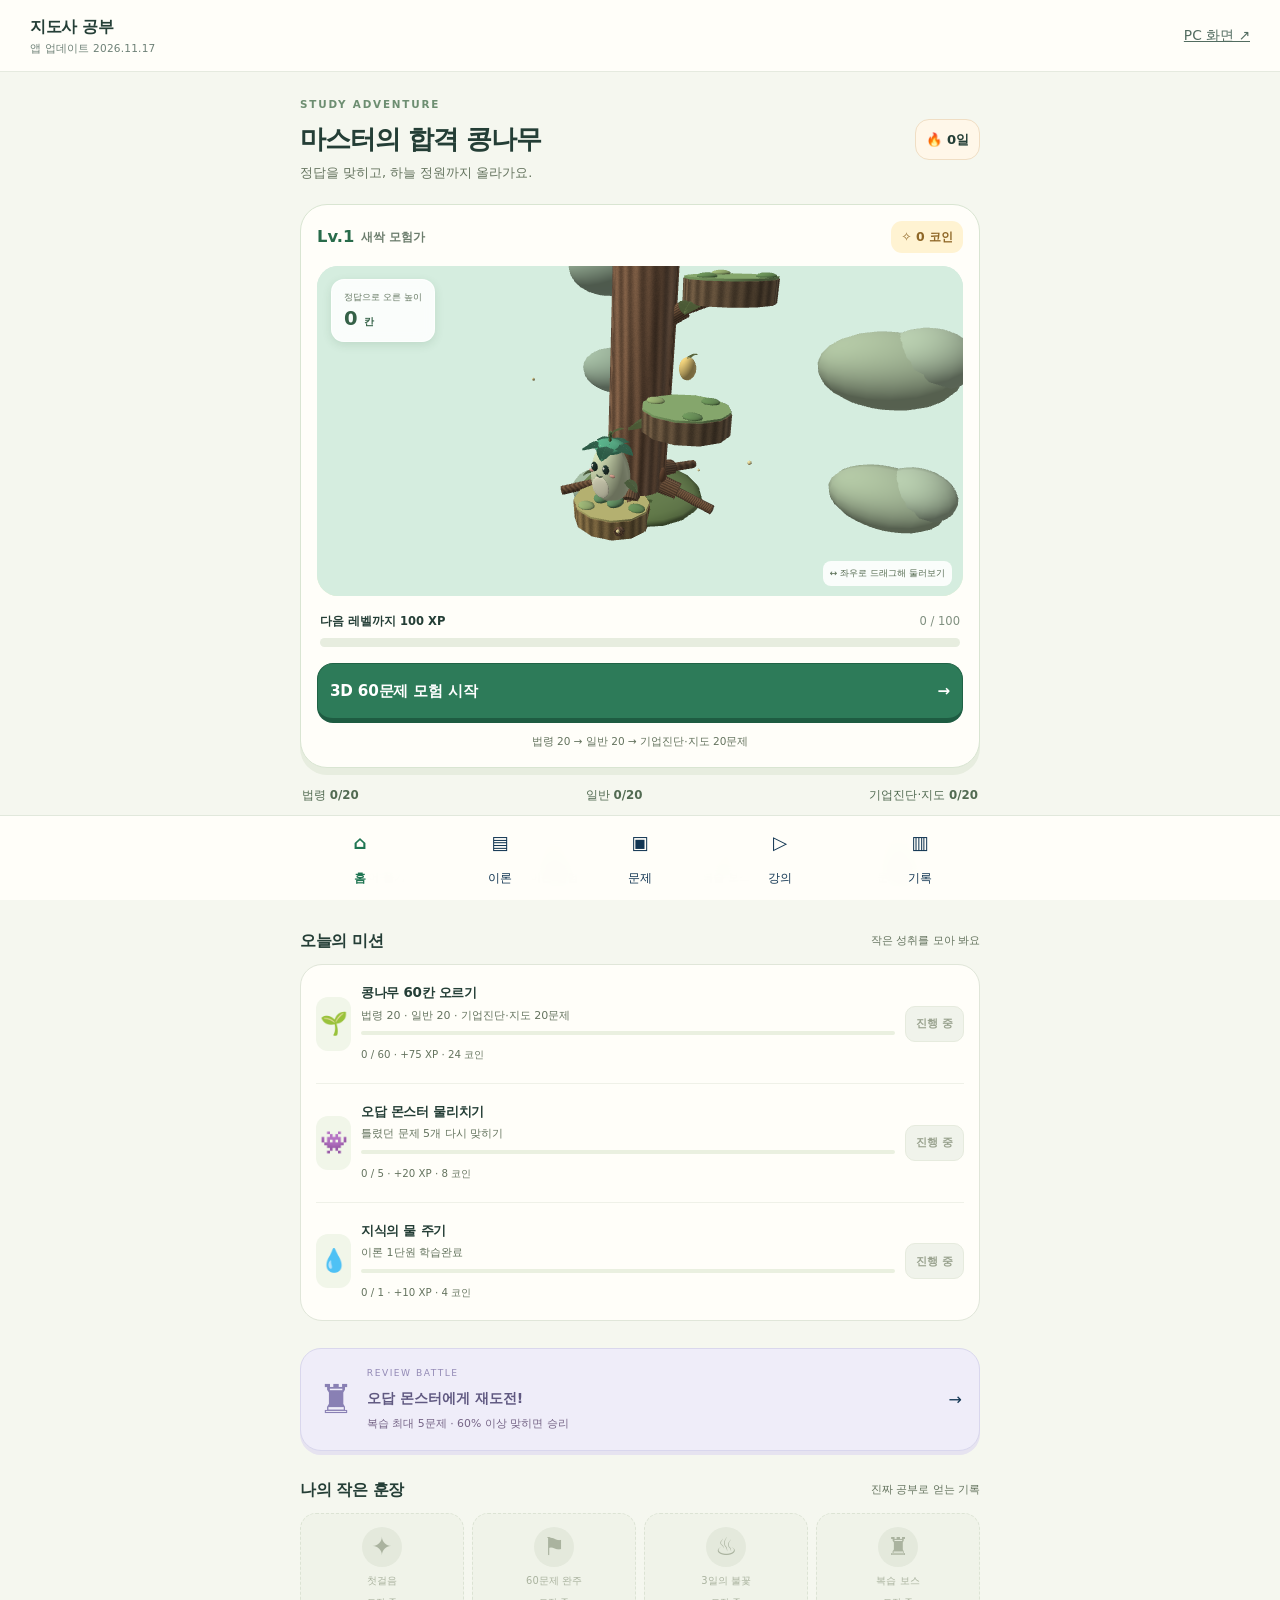
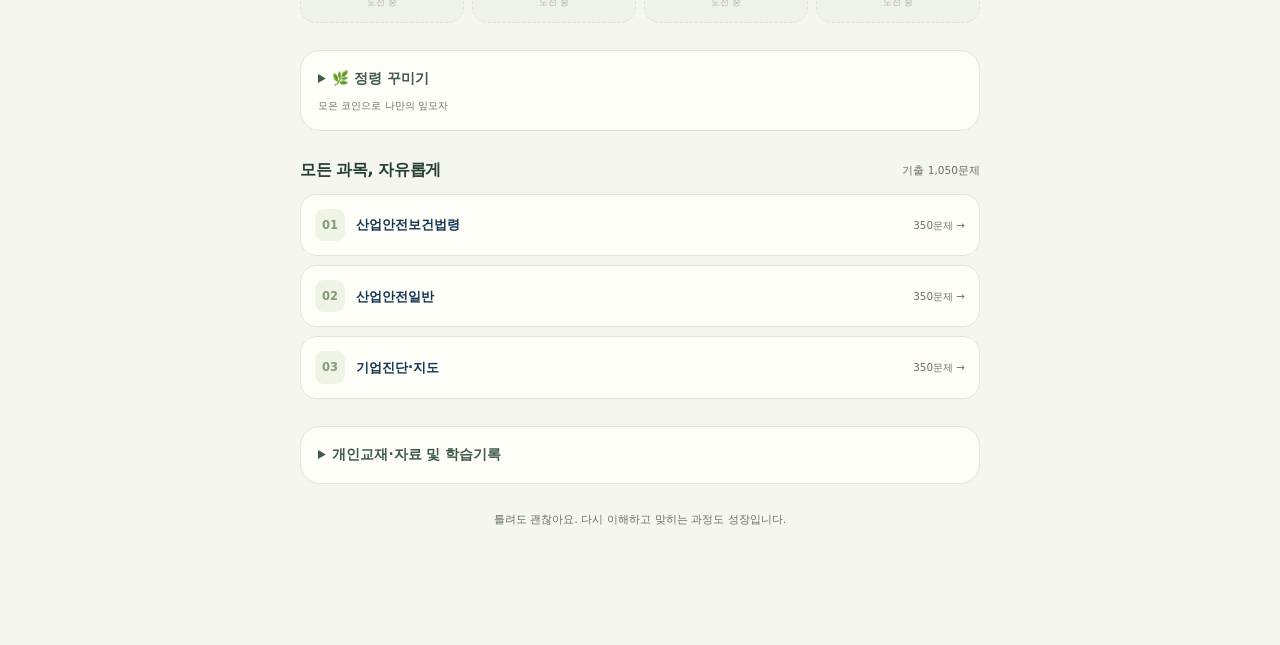
==== commit 59f9f228: "Replace block character with seed spirit and add organic bark, roots, branches and veined foliage" ====
--- a/mobile-v9/index.html
+++ b/mobile-v9/index.html
@@ -1,5 +1,5 @@
 <!doctype html>
-<html lang="ko"><head><meta charset="UTF-8"><meta name="viewport" content="width=device-width, initial-scale=1, viewport-fit=cover"><meta name="theme-color" content="#f5f7ef"><meta name="description" content="산업안전지도사 개인학습 · 전체 이론, 실제 기출, 오답과 강의"><meta name="apple-mobile-web-app-capable" content="yes"><title>2027 산업안전지도사 | 모바일 학습</title><link rel="manifest" href="manifest.webmanifest"><link rel="icon" href="../shared-v9/icon.svg" type="image/svg+xml"><link rel="stylesheet" href="../shared-v9/style.css?v=20261021-random-subject80"><script defer src="../shared-v9/core.js"></script><script defer src="../shared-v9/course.js"></script><script defer src="../shared-v9/laws.js"></script><script defer src="../shared-v9/history.js"></script><script defer src="../shared-v9/annexes.js"></script><script defer src="../shared-v9/concept-extra.js?v=20261021-random-subject80"></script><script defer src="../shared-v9/concept-supplements.js?v=20261021-random-subject80"></script><link rel="stylesheet" href="../shared-v9/garden.css?v=20261117-webgl2"><script defer src="../shared-v9/garden-core.js?v=20261117-webgl2"></script><script defer src="../shared-v9/garden-3d.js?v=20261117-webgl2"></script><script defer src="../shared-v9/garden-ui.js?v=20261117-webgl2"></script><script defer src="../shared-v9/app.js?v=20261117-webgl2"></script></head>
+<html lang="ko"><head><meta charset="UTF-8"><meta name="viewport" content="width=device-width, initial-scale=1, viewport-fit=cover"><meta name="theme-color" content="#f5f7ef"><meta name="description" content="산업안전지도사 개인학습 · 전체 이론, 실제 기출, 오답과 강의"><meta name="apple-mobile-web-app-capable" content="yes"><title>2027 산업안전지도사 | 모바일 학습</title><link rel="manifest" href="manifest.webmanifest"><link rel="icon" href="../shared-v9/icon.svg" type="image/svg+xml"><link rel="stylesheet" href="../shared-v9/style.css?v=20261021-random-subject80"><script defer src="../shared-v9/core.js"></script><script defer src="../shared-v9/course.js"></script><script defer src="../shared-v9/laws.js"></script><script defer src="../shared-v9/history.js"></script><script defer src="../shared-v9/annexes.js"></script><script defer src="../shared-v9/concept-extra.js?v=20261021-random-subject80"></script><script defer src="../shared-v9/concept-supplements.js?v=20261021-random-subject80"></script><link rel="stylesheet" href="../shared-v9/garden.css?v=20261117-forest-spirit1"><script defer src="../shared-v9/garden-core.js?v=20261117-forest-spirit1"></script><script defer src="../shared-v9/garden-3d.js?v=20261117-forest-spirit1"></script><script defer src="../shared-v9/garden-ui.js?v=20261117-forest-spirit1"></script><script defer src="../shared-v9/app.js?v=20261117-forest-spirit1"></script></head>
 <body data-layout="mobile"><div class="topbar"><div class="brand">지도사 공부<small class="app-updated">앱 업데이트 <time datetime="2026-11-17">2026.11.17</time></small></div><a href="../pc-v9/">PC 화면 ↗</a></div><div class="layout"><nav class="sidebar" aria-label="주 메뉴"><button class="navbtn" data-nav="home"><span class="navicon" aria-hidden="true">⌂</span>홈</button><button class="navbtn" data-nav="theory"><span class="navicon" aria-hidden="true">▤</span>이론</button><button class="navbtn" data-nav="questions"><span class="navicon" aria-hidden="true">▣</span>문제</button><button class="navbtn" data-nav="videos"><span class="navicon" aria-hidden="true">▷</span>강의</button><button class="navbtn" data-nav="records"><span class="navicon" aria-hidden="true">▥</span>기록</button><button class="navbtn" data-nav="laws"><span class="navicon" aria-hidden="true">§</span>법령 원문</button><button class="navbtn" data-nav="settings"><span class="navicon" aria-hidden="true">⚙</span>자료·설정</button><p class="sidebar-note">전체 이론과 문제는<br>처음부터 열려 있습니다.<br><br>원하는 만큼 자유롭게<br>공부하세요.</p></nav><main id="main"><div class="loading">학습자료를 불러오고 있습니다…</div></main></div><nav class="mobile-nav" aria-label="하단 메뉴"><button class="navbtn" data-nav="home"><span class="navicon" aria-hidden="true">⌂</span>홈</button><button class="navbtn" data-nav="theory"><span class="navicon" aria-hidden="true">▤</span>이론</button><button class="navbtn" data-nav="questions"><span class="navicon" aria-hidden="true">▣</span>문제</button><button class="navbtn" data-nav="videos"><span class="navicon" aria-hidden="true">▷</span>강의</button><button class="navbtn" data-nav="records"><span class="navicon" aria-hidden="true">▥</span>기록</button></nav><div id="toast" role="status" class="toast hidden"></div><dialog id="image-modal" class="modal"><button class="close" data-action="close-image">닫기 ×</button><p class="caption">좌우로 움직여 표와 수식을 크게 볼 수 있습니다.</p><img id="image-view" alt="확대된 문제·해설 원문"></dialog><noscript>학습앱을 사용하려면 브라우저의 JavaScript를 켜주세요.</noscript><script>
 (function(){
   var bootTimer=setTimeout(function(){
--- a/shared-v9/garden.css
+++ b/shared-v9/garden.css
@@ -131,3 +131,10 @@
 .garden-css-player b{font-size:1.7rem}.garden-3d-mode{position:absolute;bottom:10px;left:10px;color:#5c7652;font-size:.6rem}
 @media(max-height:730px){.garden-3d-compact{height:132px}.garden-gameplay .garden-hud{padding:7px 10px}.garden-3d-compact .garden-3d-caption>span{font-size:.55rem}.garden-3d-compact .garden-3d-hint{font-size:.52rem}}
 @media(prefers-reduced-motion:reduce){.garden-css-player,.garden-3d-jump{transition:none}}
+
+/* Organic-tree fallback and seed-spirit portrait. */
+.garden-css-trunk{position:absolute;left:101px;bottom:-65px;width:27px;height:425px;transform:translateZ(-18px) rotateZ(-5deg);border-radius:65% 45% 8px 8px;background:repeating-linear-gradient(94deg,#725139 0 2px,#96754c 3px 6px,#aa8556 7px 9px);box-shadow:inset 5px 0 7px #513d3580,5px 0 9px #34502920}
+.garden-css-step{border-radius:50% 44% 48% 42%;background:radial-gradient(ellipse at 40% 35%,#a3be79,#708d54);border-bottom-color:#8a6b45;box-shadow:7px 9px 0 #6e573a}
+.garden-css-step::before{content:"";position:absolute;width:60px;height:10px;left:-39px;top:16px;background:#82603e;border-radius:80% 20%;transform:translateZ(-8px) rotateZ(-18deg)}
+.garden-css-step::after{content:"";position:absolute;width:38px;height:19px;right:-12px;top:-8px;border-radius:2px 100% 2px 100%;background:linear-gradient(20deg,#6d944c,#a0bc72);transform:rotateZ(-20deg)}
+.garden-css-player svg{width:54px;height:66px;filter:drop-shadow(0 4px 3px #49613435)}
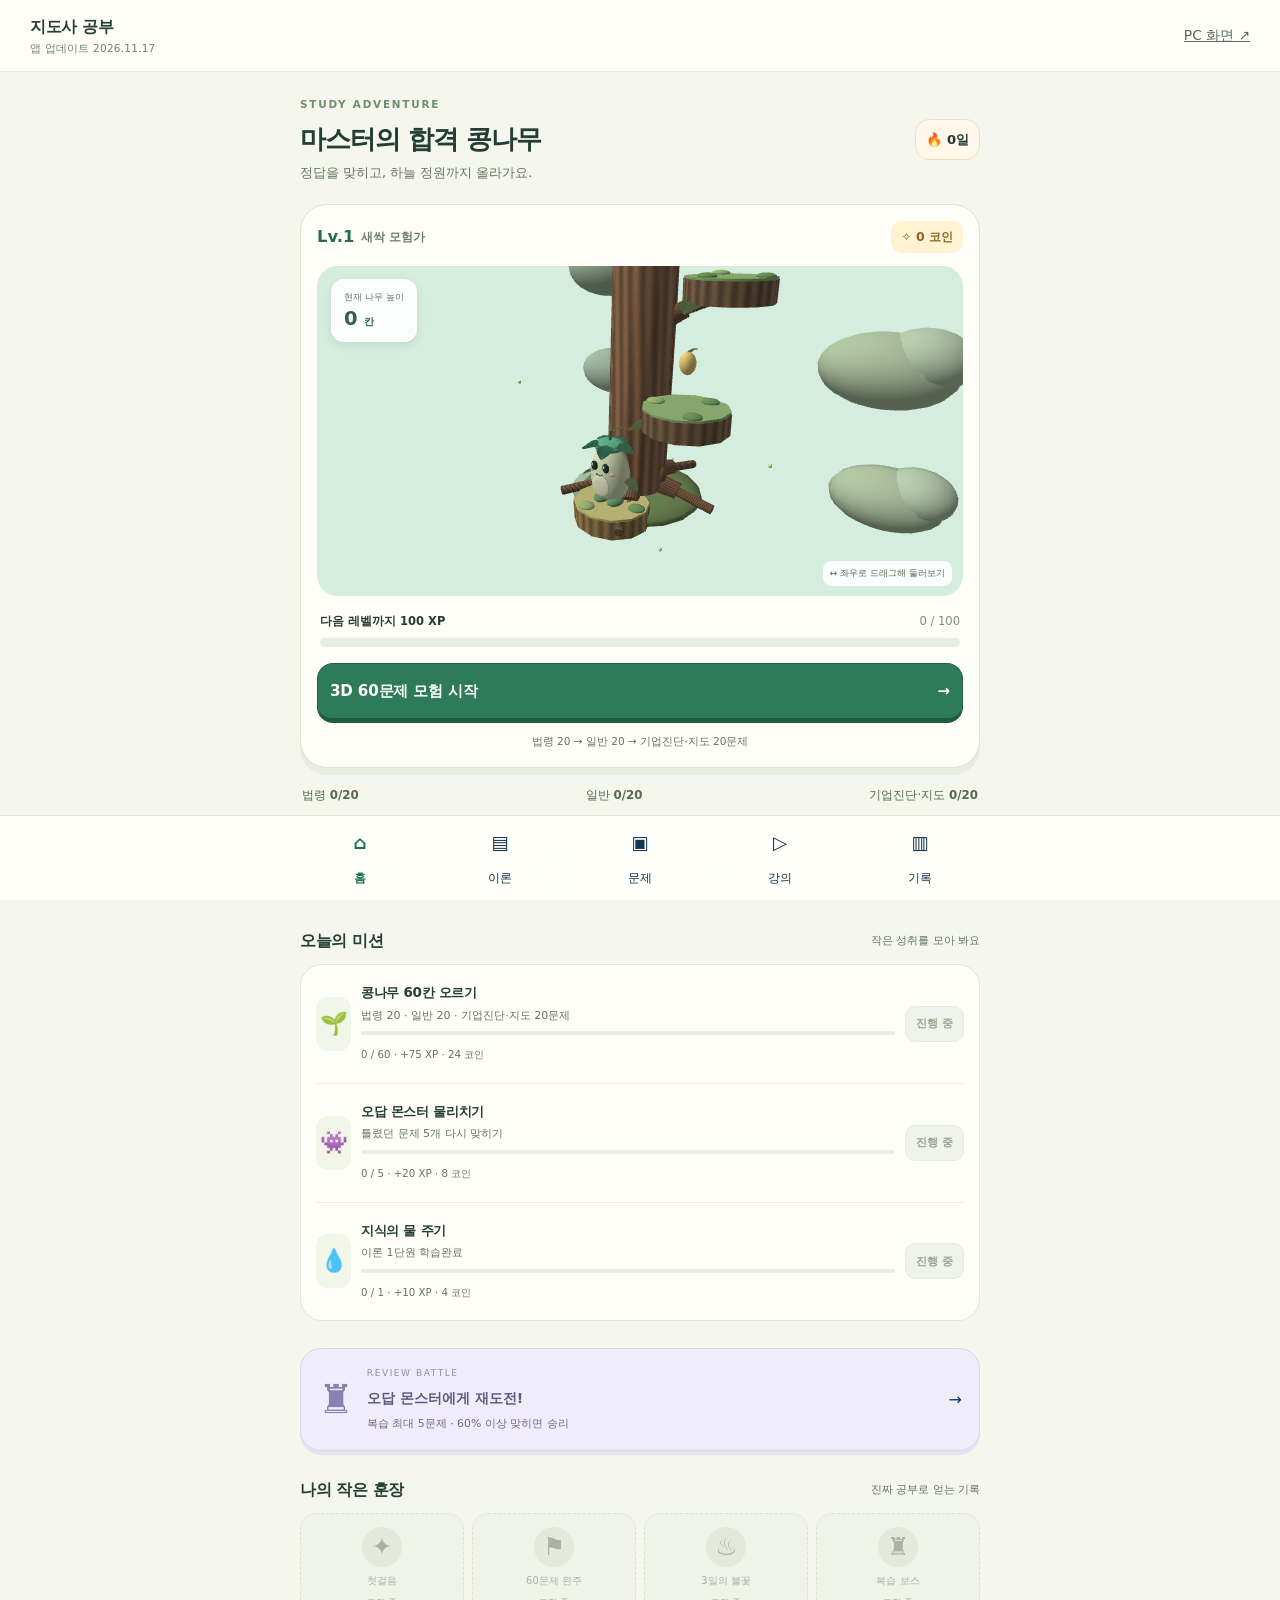
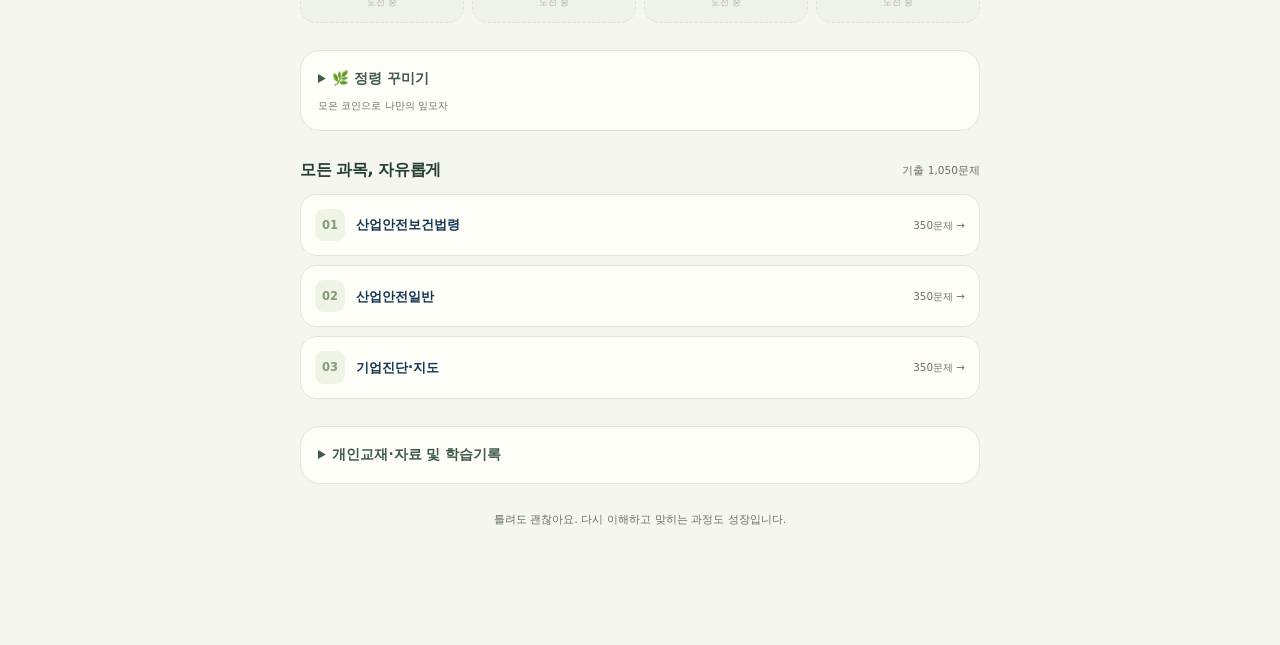
==== commit c66709c2: "Drop one platform on wrong answers and normalize question reading spacing" ====
--- a/mobile-v9/index.html
+++ b/mobile-v9/index.html
@@ -1,5 +1,5 @@
 <!doctype html>
-<html lang="ko"><head><meta charset="UTF-8"><meta name="viewport" content="width=device-width, initial-scale=1, viewport-fit=cover"><meta name="theme-color" content="#f5f7ef"><meta name="description" content="산업안전지도사 개인학습 · 전체 이론, 실제 기출, 오답과 강의"><meta name="apple-mobile-web-app-capable" content="yes"><title>2027 산업안전지도사 | 모바일 학습</title><link rel="manifest" href="manifest.webmanifest"><link rel="icon" href="../shared-v9/icon.svg" type="image/svg+xml"><link rel="stylesheet" href="../shared-v9/style.css?v=20261021-random-subject80"><script defer src="../shared-v9/core.js"></script><script defer src="../shared-v9/course.js"></script><script defer src="../shared-v9/laws.js"></script><script defer src="../shared-v9/history.js"></script><script defer src="../shared-v9/annexes.js"></script><script defer src="../shared-v9/concept-extra.js?v=20261021-random-subject80"></script><script defer src="../shared-v9/concept-supplements.js?v=20261021-random-subject80"></script><link rel="stylesheet" href="../shared-v9/garden.css?v=20261117-forest-spirit1"><script defer src="../shared-v9/garden-core.js?v=20261117-forest-spirit1"></script><script defer src="../shared-v9/garden-3d.js?v=20261117-forest-spirit1"></script><script defer src="../shared-v9/garden-ui.js?v=20261117-forest-spirit1"></script><script defer src="../shared-v9/app.js?v=20261117-forest-spirit1"></script></head>
+<html lang="ko"><head><meta charset="UTF-8"><meta name="viewport" content="width=device-width, initial-scale=1, viewport-fit=cover"><meta name="theme-color" content="#f5f7ef"><meta name="description" content="산업안전지도사 개인학습 · 전체 이론, 실제 기출, 오답과 강의"><meta name="apple-mobile-web-app-capable" content="yes"><title>2027 산업안전지도사 | 모바일 학습</title><link rel="manifest" href="manifest.webmanifest"><link rel="icon" href="../shared-v9/icon.svg" type="image/svg+xml"><link rel="stylesheet" href="../shared-v9/style.css?v=20261117-fall-spacing1"><script defer src="../shared-v9/core.js"></script><script defer src="../shared-v9/course.js"></script><script defer src="../shared-v9/laws.js"></script><script defer src="../shared-v9/history.js"></script><script defer src="../shared-v9/annexes.js"></script><script defer src="../shared-v9/concept-extra.js?v=20261021-random-subject80"></script><script defer src="../shared-v9/concept-supplements.js?v=20261021-random-subject80"></script><link rel="stylesheet" href="../shared-v9/garden.css?v=20261117-fall-spacing1"><script defer src="../shared-v9/garden-core.js?v=20261117-fall-spacing1"></script><script defer src="../shared-v9/garden-3d.js?v=20261117-fall-spacing1"></script><script defer src="../shared-v9/garden-ui.js?v=20261117-fall-spacing1"></script><script defer src="../shared-v9/app.js?v=20261117-fall-spacing1"></script></head>
 <body data-layout="mobile"><div class="topbar"><div class="brand">지도사 공부<small class="app-updated">앱 업데이트 <time datetime="2026-11-17">2026.11.17</time></small></div><a href="../pc-v9/">PC 화면 ↗</a></div><div class="layout"><nav class="sidebar" aria-label="주 메뉴"><button class="navbtn" data-nav="home"><span class="navicon" aria-hidden="true">⌂</span>홈</button><button class="navbtn" data-nav="theory"><span class="navicon" aria-hidden="true">▤</span>이론</button><button class="navbtn" data-nav="questions"><span class="navicon" aria-hidden="true">▣</span>문제</button><button class="navbtn" data-nav="videos"><span class="navicon" aria-hidden="true">▷</span>강의</button><button class="navbtn" data-nav="records"><span class="navicon" aria-hidden="true">▥</span>기록</button><button class="navbtn" data-nav="laws"><span class="navicon" aria-hidden="true">§</span>법령 원문</button><button class="navbtn" data-nav="settings"><span class="navicon" aria-hidden="true">⚙</span>자료·설정</button><p class="sidebar-note">전체 이론과 문제는<br>처음부터 열려 있습니다.<br><br>원하는 만큼 자유롭게<br>공부하세요.</p></nav><main id="main"><div class="loading">학습자료를 불러오고 있습니다…</div></main></div><nav class="mobile-nav" aria-label="하단 메뉴"><button class="navbtn" data-nav="home"><span class="navicon" aria-hidden="true">⌂</span>홈</button><button class="navbtn" data-nav="theory"><span class="navicon" aria-hidden="true">▤</span>이론</button><button class="navbtn" data-nav="questions"><span class="navicon" aria-hidden="true">▣</span>문제</button><button class="navbtn" data-nav="videos"><span class="navicon" aria-hidden="true">▷</span>강의</button><button class="navbtn" data-nav="records"><span class="navicon" aria-hidden="true">▥</span>기록</button></nav><div id="toast" role="status" class="toast hidden"></div><dialog id="image-modal" class="modal"><button class="close" data-action="close-image">닫기 ×</button><p class="caption">좌우로 움직여 표와 수식을 크게 볼 수 있습니다.</p><img id="image-view" alt="확대된 문제·해설 원문"></dialog><noscript>학습앱을 사용하려면 브라우저의 JavaScript를 켜주세요.</noscript><script>
 (function(){
   var bootTimer=setTimeout(function(){
--- a/shared-v9/style.css
+++ b/shared-v9/style.css
@@ -158,3 +158,18 @@
 .solution-concept-name-content{min-width:0;display:flex;flex-direction:column;gap:4px}
 .solution-concept-name-content>strong{display:block;font-weight:800;word-break:keep-all}
 .solution-concept-name-content>span{display:block;font-weight:450;line-height:1.76;word-break:keep-all;overflow-wrap:anywhere}
+
+/* Stable Korean question typography: no stretched letters or preserved PDF padding. */
+.question-card .question-text,.question-card .options .option-body,.question-statement-table td{
+ font-family:system-ui,-apple-system,"Apple SD Gothic Neo","Malgun Gothic",sans-serif;
+ letter-spacing:0;word-spacing:0;text-align:left;text-justify:none;
+ white-space:pre-line;word-break:keep-all;overflow-wrap:anywhere;
+ line-height:1.65;-webkit-text-size-adjust:100%;text-size-adjust:100%;
+}
+.question-card .question-text{font-size:1.0625rem;font-weight:600}
+.question-card .options .option{gap:10px;padding:14px;line-height:1.65;letter-spacing:0;word-spacing:0}
+.question-card .options .option.selected{padding:13px}
+.question-card .options .option-body{font-size:1rem;font-weight:400}
+.question-card .options .option-num{flex:0 0 28px;width:28px;height:28px;margin-top:0}
+.question-statement-table td{font-size:1rem;font-weight:400}
+@media(max-width:430px){.question-card .question-text{font-size:1.03125rem;line-height:1.65}.question-card .options .option{padding:12px 10px;gap:9px}.question-card .options .option.selected{padding:11px 9px}}
--- a/shared-v9/garden.css
+++ b/shared-v9/garden.css
@@ -138,3 +138,7 @@
 .garden-css-step::before{content:"";position:absolute;width:60px;height:10px;left:-39px;top:16px;background:#82603e;border-radius:80% 20%;transform:translateZ(-8px) rotateZ(-18deg)}
 .garden-css-step::after{content:"";position:absolute;width:38px;height:19px;right:-12px;top:-8px;border-radius:2px 100% 2px 100%;background:linear-gradient(20deg,#6d944c,#a0bc72);transform:rotateZ(-20deg)}
 .garden-css-player svg{width:54px;height:66px;filter:drop-shadow(0 4px 3px #49613435)}
+
+.garden-3d-fall{position:absolute;left:50%;bottom:12px;transform:translateX(-50%);white-space:nowrap;background:#f8dfc5;color:#765039;font-size:.75rem;font-weight:800;border:1px solid #d8ad82;border-radius:12px;padding:9px 13px;opacity:0;transition:opacity .15s;pointer-events:none;box-shadow:0 4px 12px #8b66442b}
+.garden-3d-frame:has(.garden-3d-mount[data-falling="true"]) .garden-3d-fall{opacity:1}
+@media(prefers-reduced-motion:reduce){.garden-3d-fall{transition:none}}
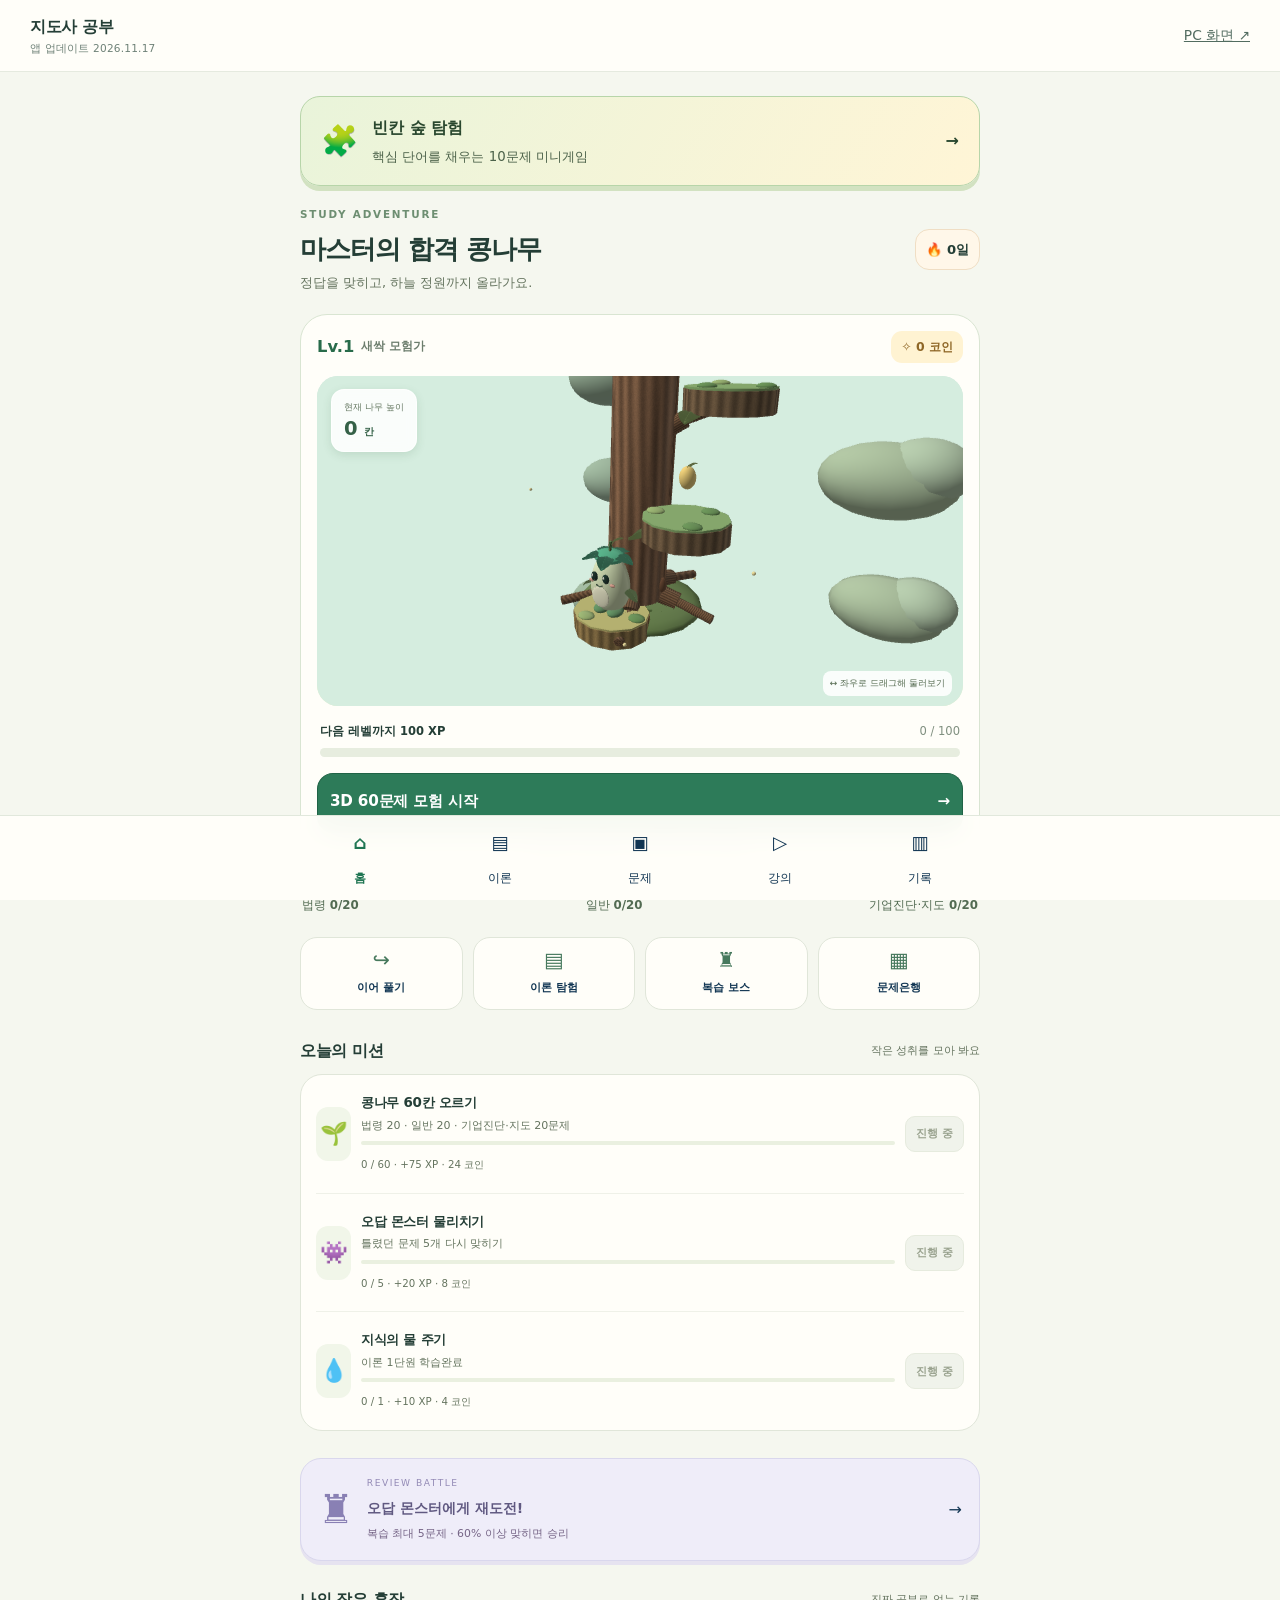
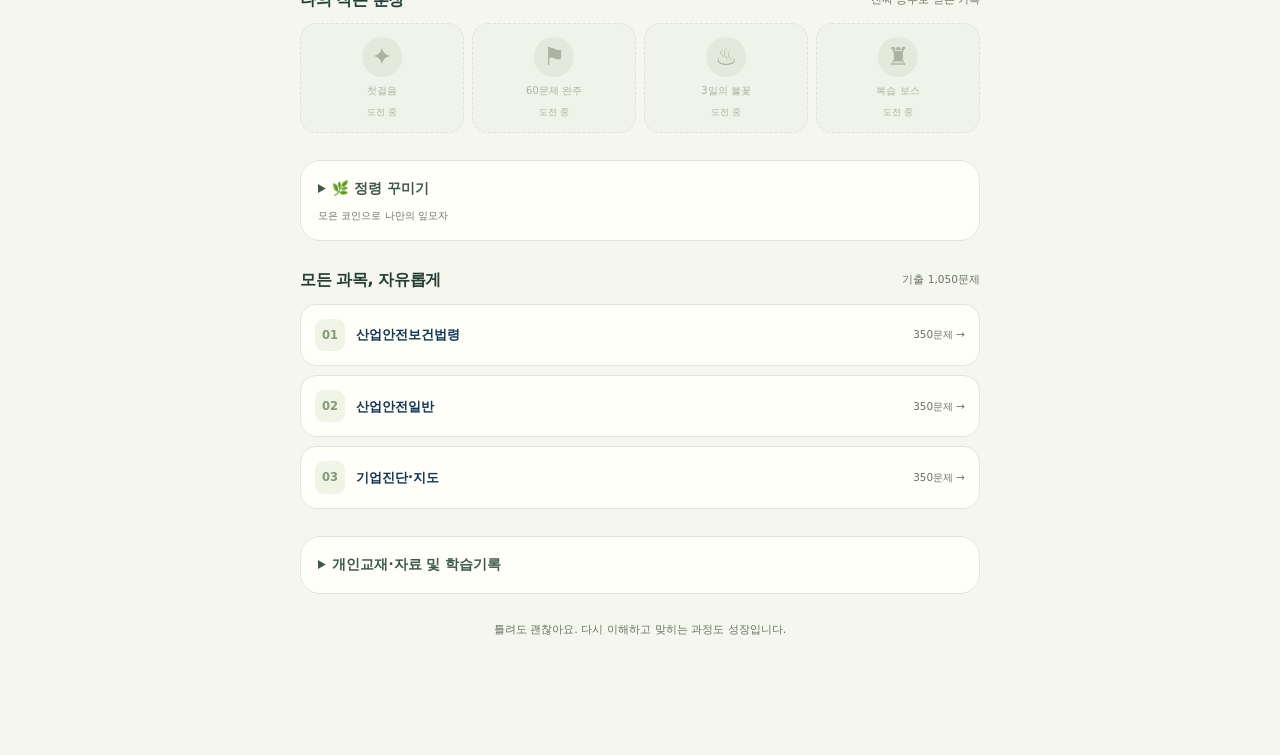
==== commit 7a28a367: "Add offline fill-in-the-blank forest mini game for mobile and PC" ====
--- a/mobile-v9/index.html
+++ b/mobile-v9/index.html
@@ -1,5 +1,5 @@
 <!doctype html>
-<html lang="ko"><head><meta charset="UTF-8"><meta name="viewport" content="width=device-width, initial-scale=1, viewport-fit=cover"><meta name="theme-color" content="#f5f7ef"><meta name="description" content="산업안전지도사 개인학습 · 전체 이론, 실제 기출, 오답과 강의"><meta name="apple-mobile-web-app-capable" content="yes"><title>2027 산업안전지도사 | 모바일 학습</title><link rel="manifest" href="manifest.webmanifest"><link rel="icon" href="../shared-v9/icon.svg" type="image/svg+xml"><link rel="stylesheet" href="../shared-v9/style.css?v=20261117-fall-spacing1"><script defer src="../shared-v9/core.js"></script><script defer src="../shared-v9/course.js"></script><script defer src="../shared-v9/laws.js"></script><script defer src="../shared-v9/history.js"></script><script defer src="../shared-v9/annexes.js"></script><script defer src="../shared-v9/concept-extra.js?v=20261021-random-subject80"></script><script defer src="../shared-v9/concept-supplements.js?v=20261021-random-subject80"></script><link rel="stylesheet" href="../shared-v9/garden.css?v=20261117-fall-spacing1"><script defer src="../shared-v9/garden-core.js?v=20261117-fall-spacing1"></script><script defer src="../shared-v9/garden-3d.js?v=20261117-fall-spacing1"></script><script defer src="../shared-v9/garden-ui.js?v=20261117-fall-spacing1"></script><script defer src="../shared-v9/app.js?v=20261117-fall-spacing1"></script></head>
+<html lang="ko"><head><meta charset="UTF-8"><meta name="viewport" content="width=device-width, initial-scale=1, viewport-fit=cover"><meta name="theme-color" content="#f5f7ef"><meta name="description" content="산업안전지도사 개인학습 · 전체 이론, 실제 기출, 오답과 강의"><meta name="apple-mobile-web-app-capable" content="yes"><title>2027 산업안전지도사 | 모바일 학습</title><link rel="manifest" href="manifest.webmanifest"><link rel="icon" href="../shared-v9/icon.svg" type="image/svg+xml"><link rel="stylesheet" href="../shared-v9/style.css?v=20261117-fall-spacing1"><script defer src="../shared-v9/core.js"></script><script defer src="../shared-v9/course.js"></script><script defer src="../shared-v9/laws.js"></script><script defer src="../shared-v9/history.js"></script><script defer src="../shared-v9/annexes.js"></script><script defer src="../shared-v9/concept-extra.js?v=20261021-random-subject80"></script><script defer src="../shared-v9/concept-supplements.js?v=20261021-random-subject80"></script><link rel="stylesheet" href="../shared-v9/garden.css?v=20261117-fall-spacing1"><script defer src="../shared-v9/garden-core.js?v=20261117-fall-spacing1"></script><script defer src="../shared-v9/garden-3d.js?v=20261117-fall-spacing1"></script><script defer src="../shared-v9/garden-ui.js?v=20261117-fall-spacing1"></script><link rel="stylesheet" href="../shared-v9/blank-game.css?v=20261117-blank1"><script defer src="../shared-v9/blank-game.js?v=20261117-blank1"></script><script defer src="../shared-v9/app.js?v=20261117-blank1"></script></head>
 <body data-layout="mobile"><div class="topbar"><div class="brand">지도사 공부<small class="app-updated">앱 업데이트 <time datetime="2026-11-17">2026.11.17</time></small></div><a href="../pc-v9/">PC 화면 ↗</a></div><div class="layout"><nav class="sidebar" aria-label="주 메뉴"><button class="navbtn" data-nav="home"><span class="navicon" aria-hidden="true">⌂</span>홈</button><button class="navbtn" data-nav="theory"><span class="navicon" aria-hidden="true">▤</span>이론</button><button class="navbtn" data-nav="questions"><span class="navicon" aria-hidden="true">▣</span>문제</button><button class="navbtn" data-nav="videos"><span class="navicon" aria-hidden="true">▷</span>강의</button><button class="navbtn" data-nav="records"><span class="navicon" aria-hidden="true">▥</span>기록</button><button class="navbtn" data-nav="laws"><span class="navicon" aria-hidden="true">§</span>법령 원문</button><button class="navbtn" data-nav="settings"><span class="navicon" aria-hidden="true">⚙</span>자료·설정</button><p class="sidebar-note">전체 이론과 문제는<br>처음부터 열려 있습니다.<br><br>원하는 만큼 자유롭게<br>공부하세요.</p></nav><main id="main"><div class="loading">학습자료를 불러오고 있습니다…</div></main></div><nav class="mobile-nav" aria-label="하단 메뉴"><button class="navbtn" data-nav="home"><span class="navicon" aria-hidden="true">⌂</span>홈</button><button class="navbtn" data-nav="theory"><span class="navicon" aria-hidden="true">▤</span>이론</button><button class="navbtn" data-nav="questions"><span class="navicon" aria-hidden="true">▣</span>문제</button><button class="navbtn" data-nav="videos"><span class="navicon" aria-hidden="true">▷</span>강의</button><button class="navbtn" data-nav="records"><span class="navicon" aria-hidden="true">▥</span>기록</button></nav><div id="toast" role="status" class="toast hidden"></div><dialog id="image-modal" class="modal"><button class="close" data-action="close-image">닫기 ×</button><p class="caption">좌우로 움직여 표와 수식을 크게 볼 수 있습니다.</p><img id="image-view" alt="확대된 문제·해설 원문"></dialog><noscript>학습앱을 사용하려면 브라우저의 JavaScript를 켜주세요.</noscript><script>
 (function(){
   var bootTimer=setTimeout(function(){
--- a/shared-v9/blank-game.css
+++ b/shared-v9/blank-game.css
@@ -0,0 +1,21 @@
+
+.blank-launch{display:flex;align-items:center;gap:14px;width:100%;margin:0 0 20px;padding:18px 20px;text-align:left;border:1px solid #b7d5a9;border-radius:20px;background:linear-gradient(120deg,#e9f4da,#fff5d6);color:#29472e;box-shadow:0 5px 0 #d2e2c1}
+.blank-launch>span:first-child{font-size:30px}.blank-launch strong,.blank-launch small{display:block}.blank-launch small{margin-top:5px;color:#4c624a}.blank-launch>b{margin-left:auto}
+.blank-game{max-width:740px;margin:0 auto;color:#29432f;padding-bottom:24px;font-family:system-ui,-apple-system,"Noto Sans KR",sans-serif}
+.blank-heading{display:flex;justify-content:space-between;align-items:center;gap:12px;margin-bottom:22px}.blank-heading h1{font-size:26px;margin:5px 0}.blank-kicker{font-size:11px;letter-spacing:2px;color:#5b7952;font-weight:800}
+.blank-game button{min-height:48px;touch-action:manipulation;font:inherit;white-space:normal;letter-spacing:0;word-spacing:0}
+.blank-game button:focus-visible{outline:3px solid #1d65c4;outline-offset:3px}
+.blank-welcome,.blank-question{background:#fffcf2;border:1px solid #dce5ce;border-radius:26px;padding:26px;box-shadow:0 8px 0 #e1e8d4}
+.blank-welcome{text-align:center}.blank-welcome p{line-height:1.7}.blank-emblem{font-size:76px}.blank-modes{display:grid;gap:12px;margin-top:24px}.blank-modes button{background:#e7f2da;border:1px solid #a9c796;border-radius:14px;color:#26482e;padding:14px}
+.blank-stats{display:flex;justify-content:space-between;gap:10px;flex-wrap:wrap;font-size:14px;margin:16px 0}.blank-stats b{font-size:19px}
+.blank-progress{height:10px;background:#e2ead7;border-radius:12px;overflow:hidden;margin:16px 0 20px}.blank-progress i{display:block;height:100%;background:#6da760;transition:width .3s}
+.blank-topic{font-size:13px;color:#5c7250;margin-top:0}.blank-tree{text-align:center;font-size:64px;line-height:1.5}
+.blank-question h2{font-size:20px;font-weight:600;line-height:1.9;letter-spacing:0;word-spacing:0;text-align:left;word-break:keep-all;overflow-wrap:anywhere}
+.blank-slot{display:inline-block;min-width:84px;text-align:center;border-bottom:3px solid #7d9c62;background:#eef2dd;border-radius:8px 8px 0 0;padding:0 9px;margin:0 4px}
+.blank-options{display:grid;grid-template-columns:1fr 1fr;gap:12px;margin-top:24px}.blank-options button{border:1px solid #c6d2b8;border-radius:15px;background:#fff;padding:15px 10px;color:#334b34;box-shadow:0 4px 0 #e2e8da}.blank-options button:disabled{opacity:1;cursor:default}.blank-correct,.blank-options button.blank-correct{color:#175fcb;font-weight:800}.blank-options button.blank-correct{border-color:#4f8bdc;background:#eef5ff}
+.blank-feedback{min-height:26px;margin:22px 0 12px;font-size:15px;line-height:1.6}.blank-explain,.blank-skip{width:100%;background:transparent;border:1px solid #b9c7ac;border-radius:12px;color:#4d6645;padding:12px}
+.blank-next{display:block;width:100%;margin-top:16px;background:#467d45!important;color:white!important;border:0;border-radius:14px;padding:15px;box-shadow:0 4px 0 #2d5f30}
+.blank-explanation{padding:16px;background:#f0f4e7;border-radius:12px;margin:14px 0;line-height:1.75;font-size:16px;word-break:keep-all;overflow-wrap:anywhere}.blank-explanation small{color:#5e7157}
+.blank-note{font-size:12px;line-height:1.7;color:#617457;margin-top:20px}.blank-final{font-size:50px;font-weight:900;margin:15px 0}.blank-final small{font-size:18px}
+@media(max-width:480px){.blank-welcome,.blank-question{padding:20px 16px}.blank-question h2{font-size:18px}.blank-heading h1{font-size:23px}.blank-options{gap:10px}.blank-options button{font-size:16px}}
+@media(prefers-reduced-motion:reduce){.blank-progress i{transition:none}}
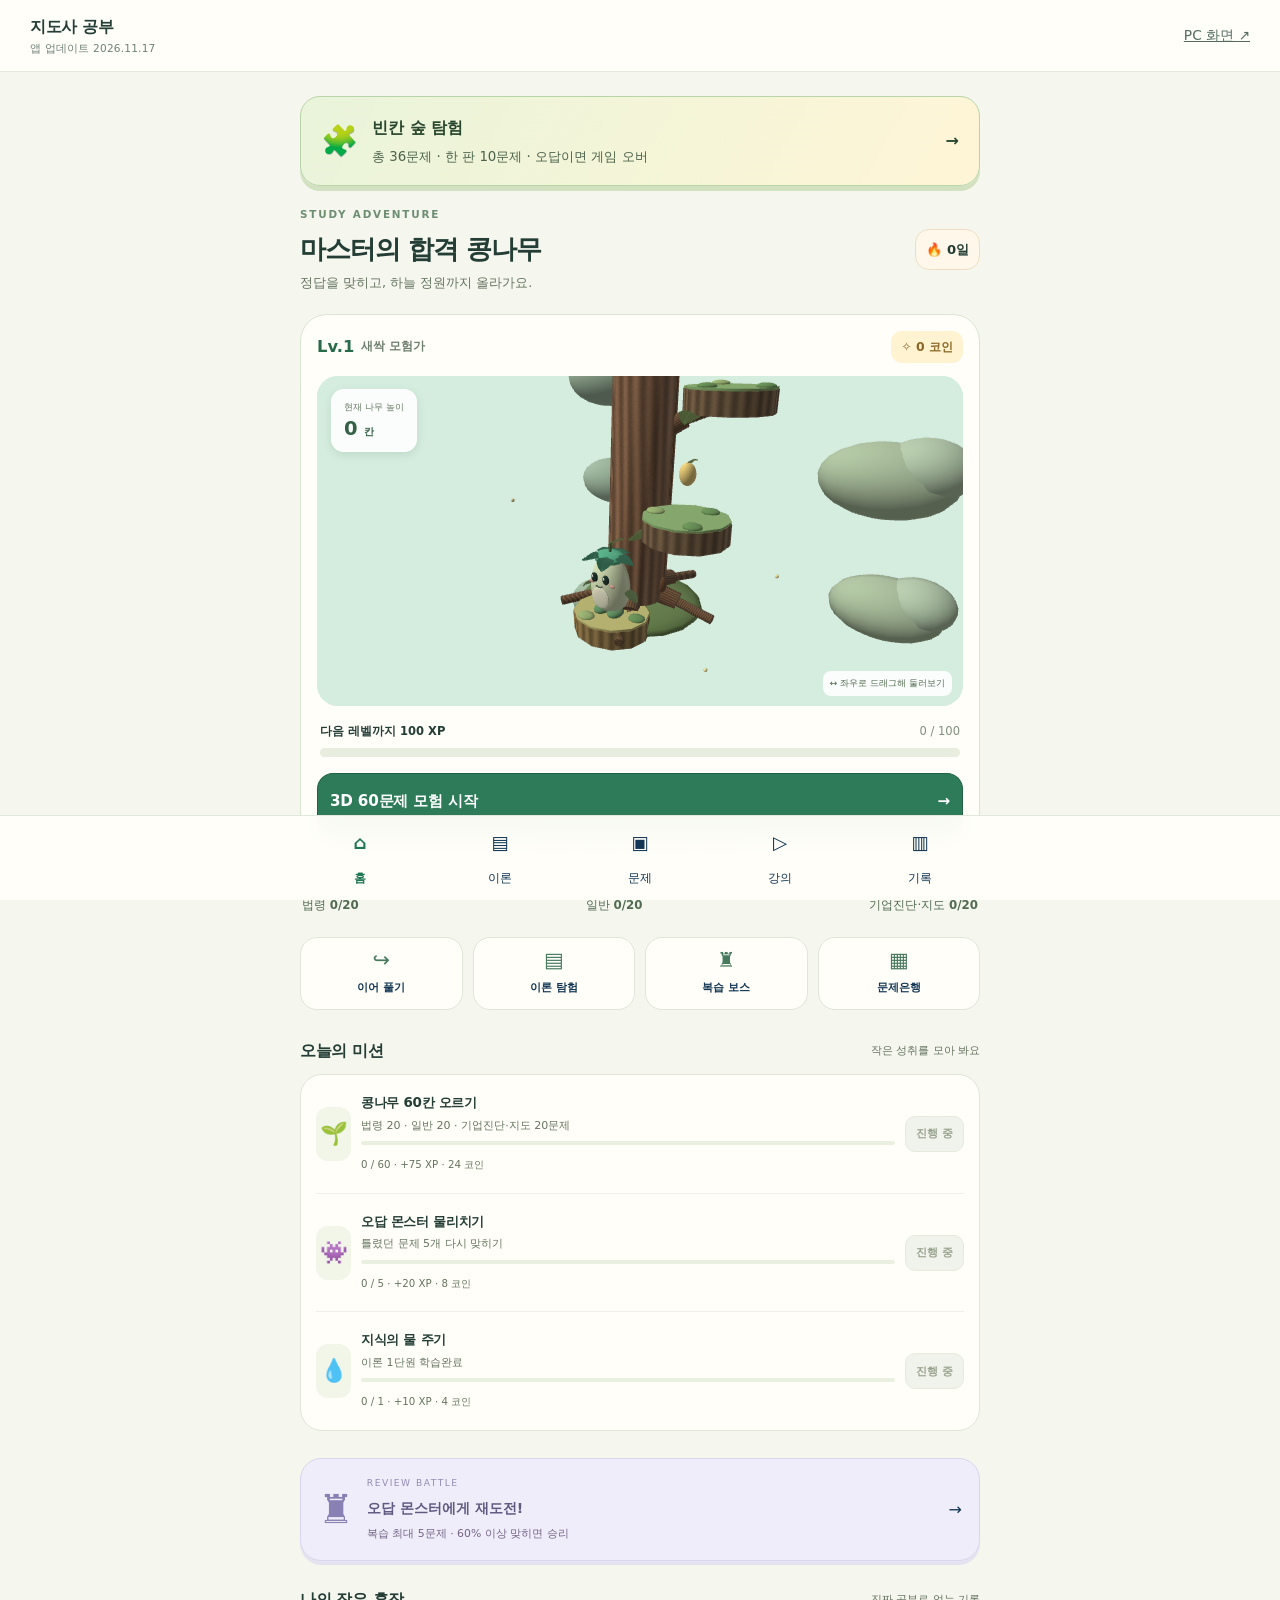
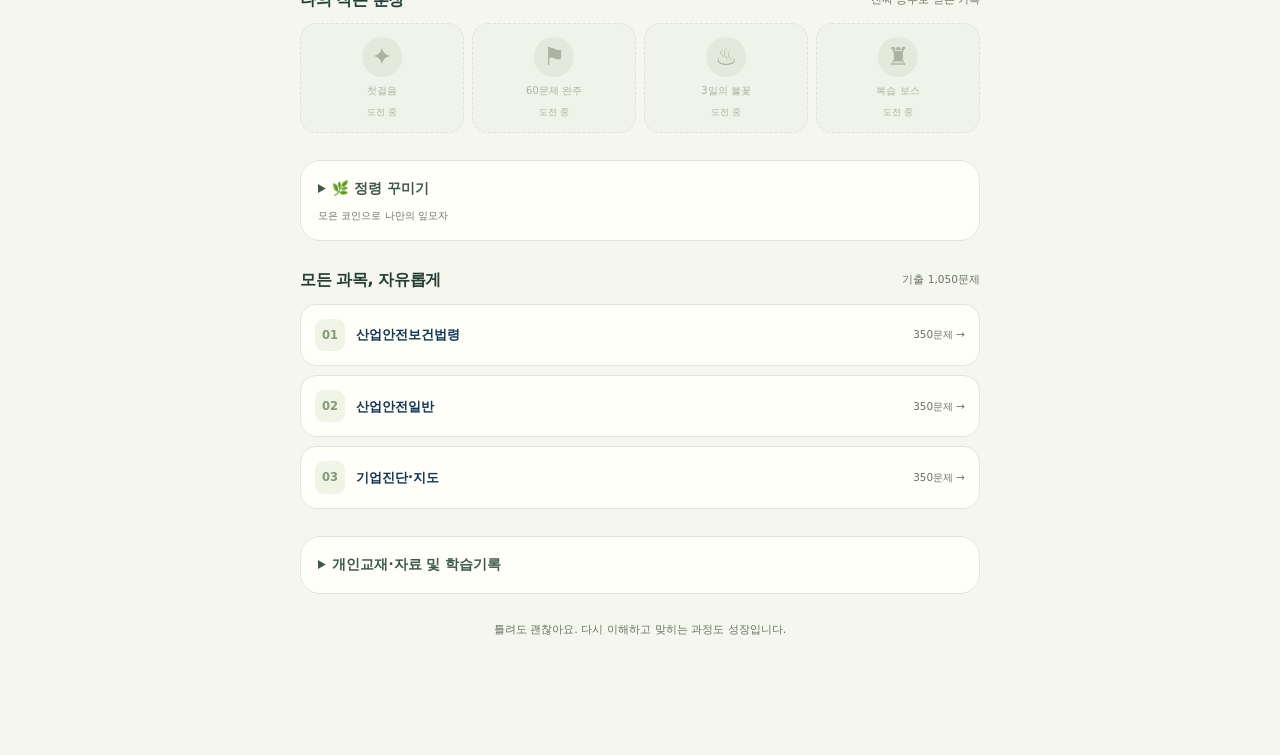
==== commit f5d2673b: "End blank game immediately on wrong answer and add 12 verified law practice questions" ====
--- a/mobile-v9/index.html
+++ b/mobile-v9/index.html
@@ -1,5 +1,5 @@
 <!doctype html>
-<html lang="ko"><head><meta charset="UTF-8"><meta name="viewport" content="width=device-width, initial-scale=1, viewport-fit=cover"><meta name="theme-color" content="#f5f7ef"><meta name="description" content="산업안전지도사 개인학습 · 전체 이론, 실제 기출, 오답과 강의"><meta name="apple-mobile-web-app-capable" content="yes"><title>2027 산업안전지도사 | 모바일 학습</title><link rel="manifest" href="manifest.webmanifest"><link rel="icon" href="../shared-v9/icon.svg" type="image/svg+xml"><link rel="stylesheet" href="../shared-v9/style.css?v=20261117-fall-spacing1"><script defer src="../shared-v9/core.js"></script><script defer src="../shared-v9/course.js"></script><script defer src="../shared-v9/laws.js"></script><script defer src="../shared-v9/history.js"></script><script defer src="../shared-v9/annexes.js"></script><script defer src="../shared-v9/concept-extra.js?v=20261021-random-subject80"></script><script defer src="../shared-v9/concept-supplements.js?v=20261021-random-subject80"></script><link rel="stylesheet" href="../shared-v9/garden.css?v=20261117-fall-spacing1"><script defer src="../shared-v9/garden-core.js?v=20261117-fall-spacing1"></script><script defer src="../shared-v9/garden-3d.js?v=20261117-fall-spacing1"></script><script defer src="../shared-v9/garden-ui.js?v=20261117-fall-spacing1"></script><link rel="stylesheet" href="../shared-v9/blank-game.css?v=20261117-blank1"><script defer src="../shared-v9/blank-game.js?v=20261117-blank1"></script><script defer src="../shared-v9/app.js?v=20261117-blank1"></script></head>
+<html lang="ko"><head><meta charset="UTF-8"><meta name="viewport" content="width=device-width, initial-scale=1, viewport-fit=cover"><meta name="theme-color" content="#f5f7ef"><meta name="description" content="산업안전지도사 개인학습 · 전체 이론, 실제 기출, 오답과 강의"><meta name="apple-mobile-web-app-capable" content="yes"><title>2027 산업안전지도사 | 모바일 학습</title><link rel="manifest" href="manifest.webmanifest"><link rel="icon" href="../shared-v9/icon.svg" type="image/svg+xml"><link rel="stylesheet" href="../shared-v9/style.css?v=20261117-fall-spacing1"><script defer src="../shared-v9/core.js"></script><script defer src="../shared-v9/course.js"></script><script defer src="../shared-v9/laws.js"></script><script defer src="../shared-v9/history.js"></script><script defer src="../shared-v9/annexes.js"></script><script defer src="../shared-v9/concept-extra.js?v=20261021-random-subject80"></script><script defer src="../shared-v9/concept-supplements.js?v=20261021-random-subject80"></script><link rel="stylesheet" href="../shared-v9/garden.css?v=20261117-fall-spacing1"><script defer src="../shared-v9/garden-core.js?v=20261117-fall-spacing1"></script><script defer src="../shared-v9/garden-3d.js?v=20261117-fall-spacing1"></script><script defer src="../shared-v9/garden-ui.js?v=20261117-fall-spacing1"></script><link rel="stylesheet" href="../shared-v9/blank-game.css?v=20261117-blank-over2"><script defer src="../shared-v9/blank-game.js?v=20261117-blank-over2"></script><script defer src="../shared-v9/app.js?v=20261117-blank-over2"></script></head>
 <body data-layout="mobile"><div class="topbar"><div class="brand">지도사 공부<small class="app-updated">앱 업데이트 <time datetime="2026-11-17">2026.11.17</time></small></div><a href="../pc-v9/">PC 화면 ↗</a></div><div class="layout"><nav class="sidebar" aria-label="주 메뉴"><button class="navbtn" data-nav="home"><span class="navicon" aria-hidden="true">⌂</span>홈</button><button class="navbtn" data-nav="theory"><span class="navicon" aria-hidden="true">▤</span>이론</button><button class="navbtn" data-nav="questions"><span class="navicon" aria-hidden="true">▣</span>문제</button><button class="navbtn" data-nav="videos"><span class="navicon" aria-hidden="true">▷</span>강의</button><button class="navbtn" data-nav="records"><span class="navicon" aria-hidden="true">▥</span>기록</button><button class="navbtn" data-nav="laws"><span class="navicon" aria-hidden="true">§</span>법령 원문</button><button class="navbtn" data-nav="settings"><span class="navicon" aria-hidden="true">⚙</span>자료·설정</button><p class="sidebar-note">전체 이론과 문제는<br>처음부터 열려 있습니다.<br><br>원하는 만큼 자유롭게<br>공부하세요.</p></nav><main id="main"><div class="loading">학습자료를 불러오고 있습니다…</div></main></div><nav class="mobile-nav" aria-label="하단 메뉴"><button class="navbtn" data-nav="home"><span class="navicon" aria-hidden="true">⌂</span>홈</button><button class="navbtn" data-nav="theory"><span class="navicon" aria-hidden="true">▤</span>이론</button><button class="navbtn" data-nav="questions"><span class="navicon" aria-hidden="true">▣</span>문제</button><button class="navbtn" data-nav="videos"><span class="navicon" aria-hidden="true">▷</span>강의</button><button class="navbtn" data-nav="records"><span class="navicon" aria-hidden="true">▥</span>기록</button></nav><div id="toast" role="status" class="toast hidden"></div><dialog id="image-modal" class="modal"><button class="close" data-action="close-image">닫기 ×</button><p class="caption">좌우로 움직여 표와 수식을 크게 볼 수 있습니다.</p><img id="image-view" alt="확대된 문제·해설 원문"></dialog><noscript>학습앱을 사용하려면 브라우저의 JavaScript를 켜주세요.</noscript><script>
 (function(){
   var bootTimer=setTimeout(function(){
--- a/shared-v9/blank-game.css
+++ b/shared-v9/blank-game.css
@@ -19,3 +19,5 @@
 .blank-note{font-size:12px;line-height:1.7;color:#617457;margin-top:20px}.blank-final{font-size:50px;font-weight:900;margin:15px 0}.blank-final small{font-size:18px}
 @media(max-width:480px){.blank-welcome,.blank-question{padding:20px 16px}.blank-question h2{font-size:18px}.blank-heading h1{font-size:23px}.blank-options{gap:10px}.blank-options button{font-size:16px}}
 @media(prefers-reduced-motion:reduce){.blank-progress i{transition:none}}
+
+.blank-gameover{border:2px solid #d8ba7b;background:linear-gradient(160deg,#fff9e8,#f9f3e4)}.blank-gameover .blank-kicker{color:#775b29}.blank-over-review{margin-top:22px;padding-top:16px;border-top:1px solid #ddd2b6;text-align:left;line-height:1.8;word-break:keep-all;overflow-wrap:anywhere}.blank-over-review h3{font-size:16px}.blank-over-review .blank-explanation{font-weight:400}.blank-final small{font-size:16px}
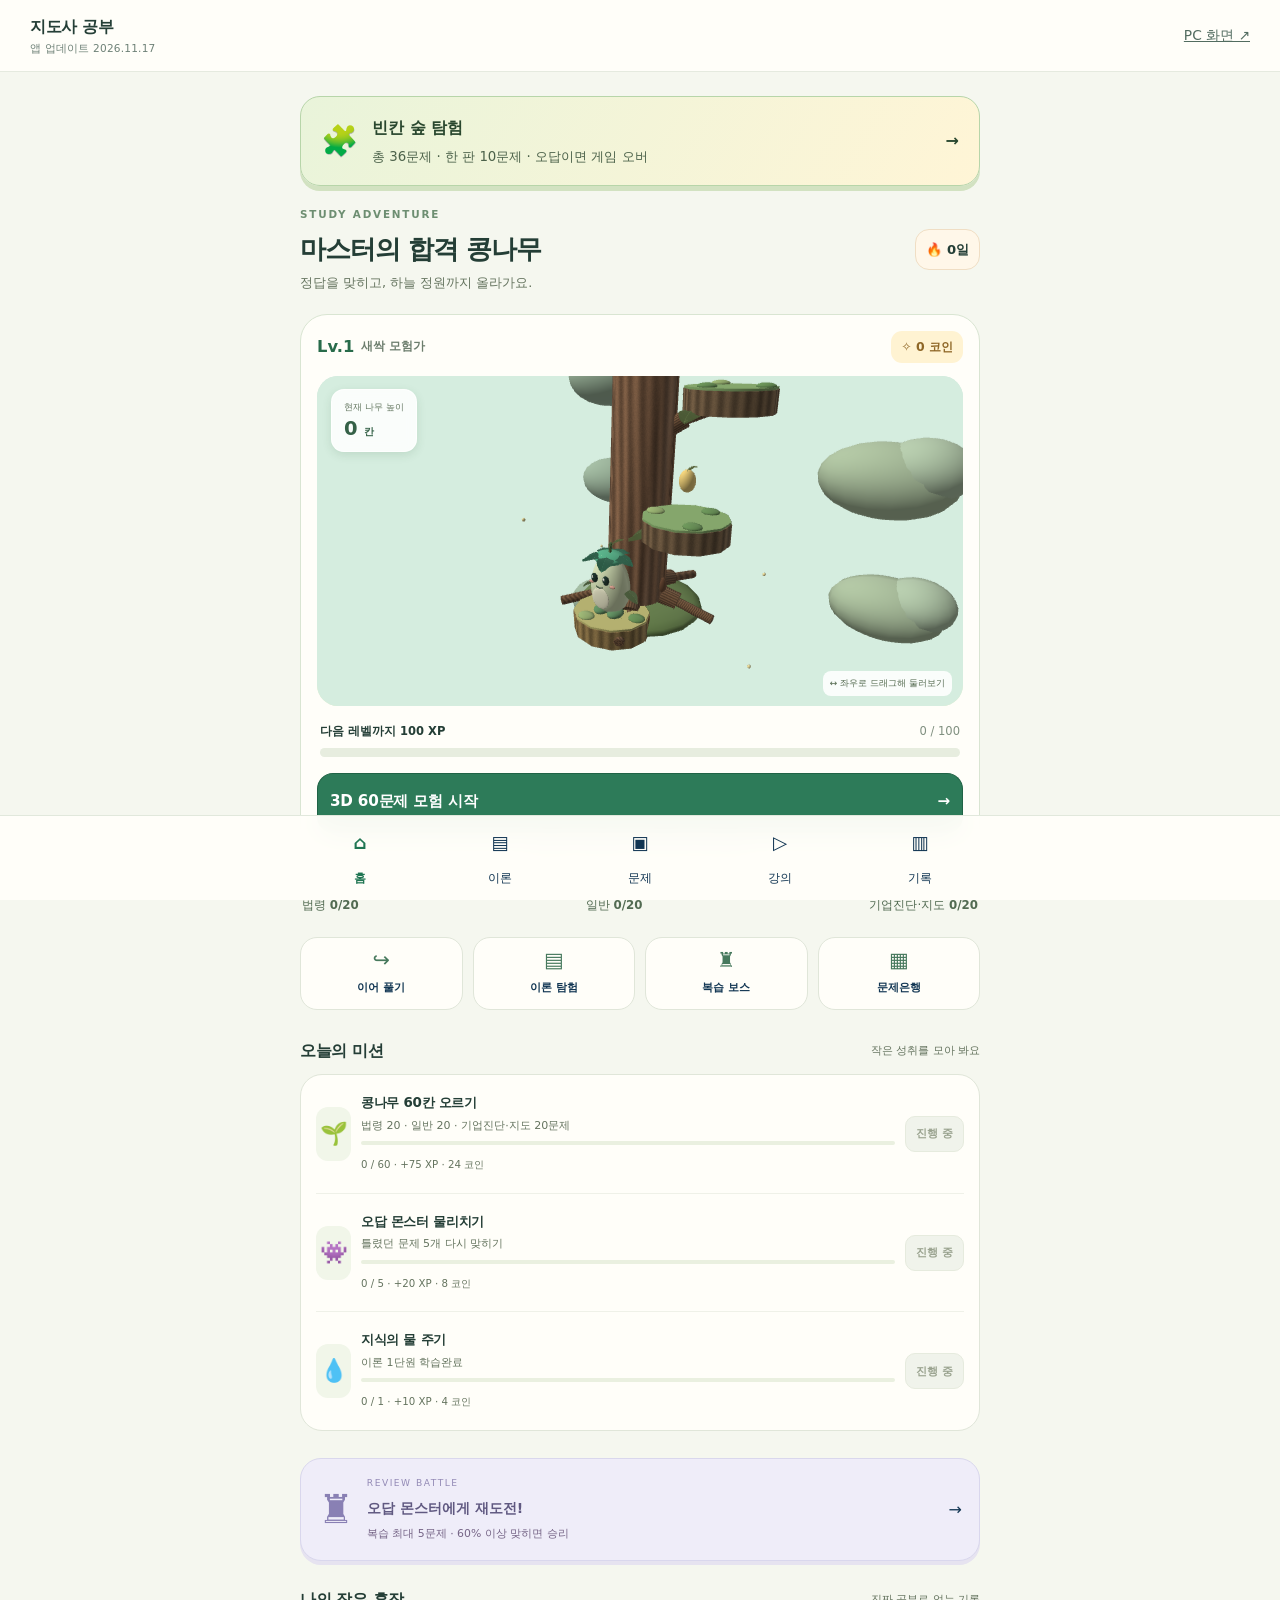
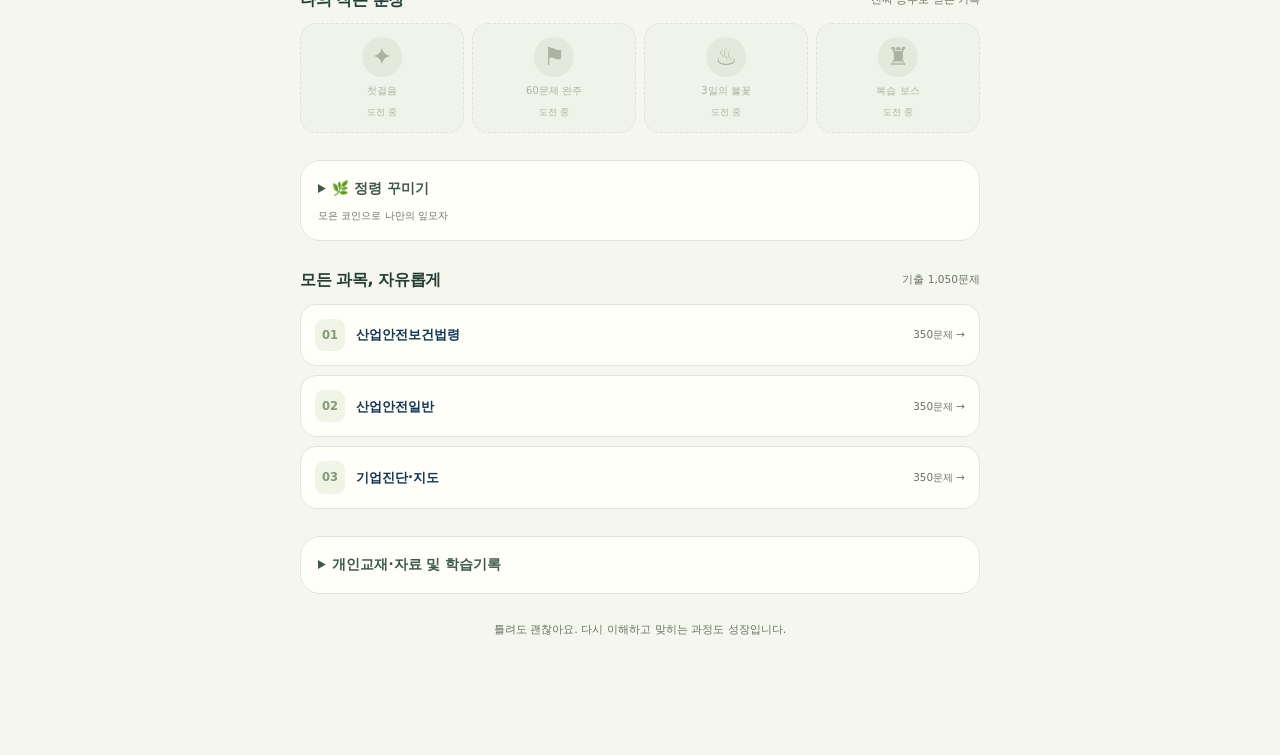
==== commit e155cff5: "Split inline Korean statement labels into individual reading cards" ====
--- a/mobile-v9/index.html
+++ b/mobile-v9/index.html
@@ -1,5 +1,5 @@
 <!doctype html>
-<html lang="ko"><head><meta charset="UTF-8"><meta name="viewport" content="width=device-width, initial-scale=1, viewport-fit=cover"><meta name="theme-color" content="#f5f7ef"><meta name="description" content="산업안전지도사 개인학습 · 전체 이론, 실제 기출, 오답과 강의"><meta name="apple-mobile-web-app-capable" content="yes"><title>2027 산업안전지도사 | 모바일 학습</title><link rel="manifest" href="manifest.webmanifest"><link rel="icon" href="../shared-v9/icon.svg" type="image/svg+xml"><link rel="stylesheet" href="../shared-v9/style.css?v=20261117-fall-spacing1"><script defer src="../shared-v9/core.js"></script><script defer src="../shared-v9/course.js"></script><script defer src="../shared-v9/laws.js"></script><script defer src="../shared-v9/history.js"></script><script defer src="../shared-v9/annexes.js"></script><script defer src="../shared-v9/concept-extra.js?v=20261021-random-subject80"></script><script defer src="../shared-v9/concept-supplements.js?v=20261021-random-subject80"></script><link rel="stylesheet" href="../shared-v9/garden.css?v=20261117-fall-spacing1"><script defer src="../shared-v9/garden-core.js?v=20261117-fall-spacing1"></script><script defer src="../shared-v9/garden-3d.js?v=20261117-fall-spacing1"></script><script defer src="../shared-v9/garden-ui.js?v=20261117-fall-spacing1"></script><link rel="stylesheet" href="../shared-v9/blank-game.css?v=20261117-blank-over2"><script defer src="../shared-v9/blank-game.js?v=20261117-blank-over2"></script><script defer src="../shared-v9/app.js?v=20261117-blank-over2"></script></head>
+<html lang="ko"><head><meta charset="UTF-8"><meta name="viewport" content="width=device-width, initial-scale=1, viewport-fit=cover"><meta name="theme-color" content="#f5f7ef"><meta name="description" content="산업안전지도사 개인학습 · 전체 이론, 실제 기출, 오답과 강의"><meta name="apple-mobile-web-app-capable" content="yes"><title>2027 산업안전지도사 | 모바일 학습</title><link rel="manifest" href="manifest.webmanifest"><link rel="icon" href="../shared-v9/icon.svg" type="image/svg+xml"><link rel="stylesheet" href="../shared-v9/style.css?v=20261117-statement-cards1"><script defer src="../shared-v9/core.js"></script><script defer src="../shared-v9/course.js"></script><script defer src="../shared-v9/laws.js"></script><script defer src="../shared-v9/history.js"></script><script defer src="../shared-v9/annexes.js"></script><script defer src="../shared-v9/concept-extra.js?v=20261021-random-subject80"></script><script defer src="../shared-v9/concept-supplements.js?v=20261021-random-subject80"></script><link rel="stylesheet" href="../shared-v9/garden.css?v=20261117-fall-spacing1"><script defer src="../shared-v9/garden-core.js?v=20261117-fall-spacing1"></script><script defer src="../shared-v9/garden-3d.js?v=20261117-fall-spacing1"></script><script defer src="../shared-v9/garden-ui.js?v=20261117-fall-spacing1"></script><link rel="stylesheet" href="../shared-v9/blank-game.css?v=20261117-blank-over2"><script defer src="../shared-v9/blank-game.js?v=20261117-blank-over2"></script><script defer src="../shared-v9/app.js?v=20261117-statement-cards1"></script></head>
 <body data-layout="mobile"><div class="topbar"><div class="brand">지도사 공부<small class="app-updated">앱 업데이트 <time datetime="2026-11-17">2026.11.17</time></small></div><a href="../pc-v9/">PC 화면 ↗</a></div><div class="layout"><nav class="sidebar" aria-label="주 메뉴"><button class="navbtn" data-nav="home"><span class="navicon" aria-hidden="true">⌂</span>홈</button><button class="navbtn" data-nav="theory"><span class="navicon" aria-hidden="true">▤</span>이론</button><button class="navbtn" data-nav="questions"><span class="navicon" aria-hidden="true">▣</span>문제</button><button class="navbtn" data-nav="videos"><span class="navicon" aria-hidden="true">▷</span>강의</button><button class="navbtn" data-nav="records"><span class="navicon" aria-hidden="true">▥</span>기록</button><button class="navbtn" data-nav="laws"><span class="navicon" aria-hidden="true">§</span>법령 원문</button><button class="navbtn" data-nav="settings"><span class="navicon" aria-hidden="true">⚙</span>자료·설정</button><p class="sidebar-note">전체 이론과 문제는<br>처음부터 열려 있습니다.<br><br>원하는 만큼 자유롭게<br>공부하세요.</p></nav><main id="main"><div class="loading">학습자료를 불러오고 있습니다…</div></main></div><nav class="mobile-nav" aria-label="하단 메뉴"><button class="navbtn" data-nav="home"><span class="navicon" aria-hidden="true">⌂</span>홈</button><button class="navbtn" data-nav="theory"><span class="navicon" aria-hidden="true">▤</span>이론</button><button class="navbtn" data-nav="questions"><span class="navicon" aria-hidden="true">▣</span>문제</button><button class="navbtn" data-nav="videos"><span class="navicon" aria-hidden="true">▷</span>강의</button><button class="navbtn" data-nav="records"><span class="navicon" aria-hidden="true">▥</span>기록</button></nav><div id="toast" role="status" class="toast hidden"></div><dialog id="image-modal" class="modal"><button class="close" data-action="close-image">닫기 ×</button><p class="caption">좌우로 움직여 표와 수식을 크게 볼 수 있습니다.</p><img id="image-view" alt="확대된 문제·해설 원문"></dialog><noscript>학습앱을 사용하려면 브라우저의 JavaScript를 켜주세요.</noscript><script>
 (function(){
   var bootTimer=setTimeout(function(){
--- a/shared-v9/style.css
+++ b/shared-v9/style.css
@@ -173,3 +173,10 @@
 .question-card .options .option-num{flex:0 0 28px;width:28px;height:28px;margin-top:0}
 .question-statement-table td{font-size:1rem;font-weight:400}
 @media(max-width:430px){.question-card .question-text{font-size:1.03125rem;line-height:1.65}.question-card .options .option{padding:12px 10px;gap:9px}.question-card .options .option.selected{padding:11px 9px}}
+
+/* Each ㄱ·ㄴ·ㄷ·ㄹ statement occupies its own card, including PDF two-column rows. */
+.question-statement-cards{display:grid;grid-template-columns:minmax(0,1fr);gap:10px;margin:18px 0 22px;padding:0;text-align:left}
+.question-statement-card{display:grid;grid-template-columns:30px minmax(0,1fr);align-items:start;gap:10px;border:1px solid #d6e2df;border-radius:12px;background:#f7faf8;padding:14px 16px;box-sizing:border-box;min-width:0}
+.question-statement-card dt{margin:0;padding:0;font-weight:700;color:#147b83;font-size:16px;line-height:1.7;letter-spacing:0;white-space:nowrap}
+.question-statement-card dd{margin:0;padding:0;font-family:system-ui,-apple-system,"Noto Sans KR","Malgun Gothic",sans-serif;font-size:16px;font-weight:400;line-height:1.7;letter-spacing:0;word-spacing:0;text-align:left;white-space:pre-line;word-break:keep-all;overflow-wrap:anywhere;min-width:0}
+@media(max-width:480px){.question-statement-card{padding:12px;grid-template-columns:26px minmax(0,1fr);gap:8px}.question-statement-cards{gap:8px}}
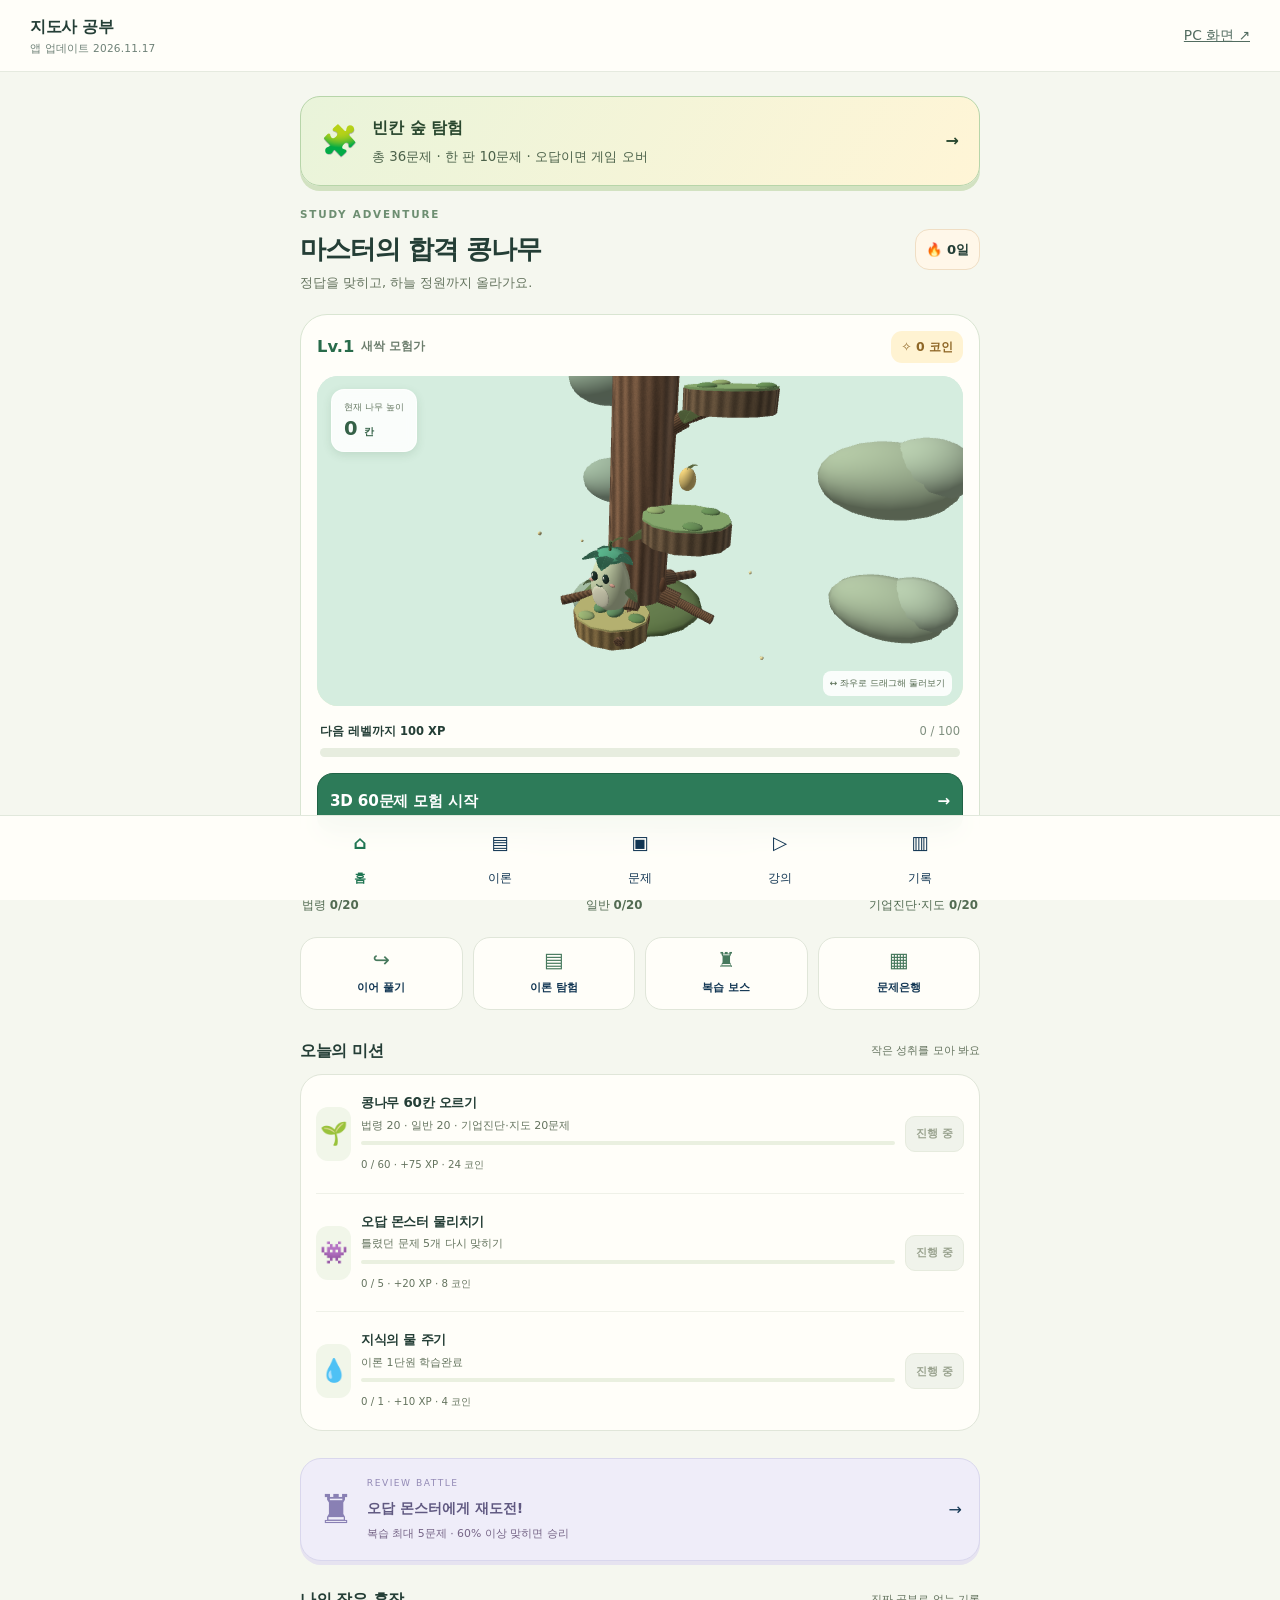
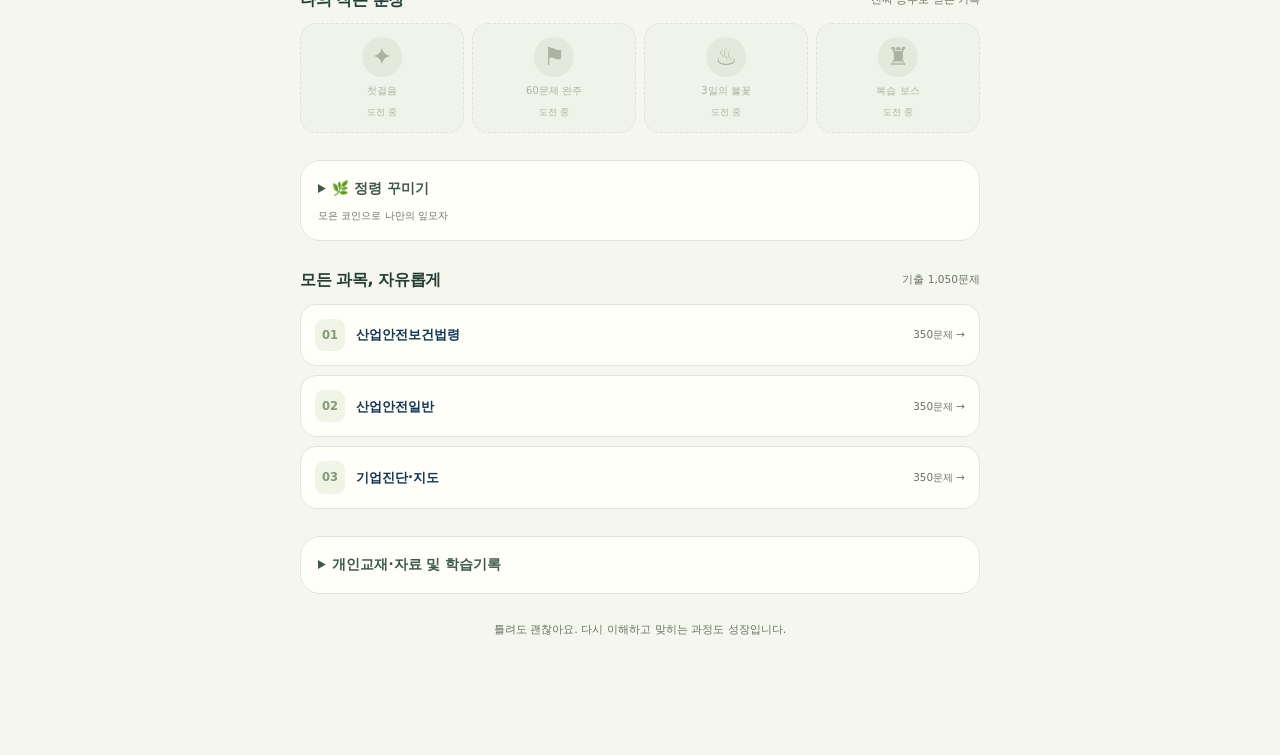
==== commit 1fb9f0aa: "Use plain paragraph question reader with consistent Korean typography" ====
--- a/mobile-v9/index.html
+++ b/mobile-v9/index.html
@@ -1,5 +1,5 @@
 <!doctype html>
-<html lang="ko"><head><meta charset="UTF-8"><meta name="viewport" content="width=device-width, initial-scale=1, viewport-fit=cover"><meta name="theme-color" content="#f5f7ef"><meta name="description" content="산업안전지도사 개인학습 · 전체 이론, 실제 기출, 오답과 강의"><meta name="apple-mobile-web-app-capable" content="yes"><title>2027 산업안전지도사 | 모바일 학습</title><link rel="manifest" href="manifest.webmanifest"><link rel="icon" href="../shared-v9/icon.svg" type="image/svg+xml"><link rel="stylesheet" href="../shared-v9/style.css?v=20261117-statement-cards1"><script defer src="../shared-v9/core.js"></script><script defer src="../shared-v9/course.js"></script><script defer src="../shared-v9/laws.js"></script><script defer src="../shared-v9/history.js"></script><script defer src="../shared-v9/annexes.js"></script><script defer src="../shared-v9/concept-extra.js?v=20261021-random-subject80"></script><script defer src="../shared-v9/concept-supplements.js?v=20261021-random-subject80"></script><link rel="stylesheet" href="../shared-v9/garden.css?v=20261117-fall-spacing1"><script defer src="../shared-v9/garden-core.js?v=20261117-fall-spacing1"></script><script defer src="../shared-v9/garden-3d.js?v=20261117-fall-spacing1"></script><script defer src="../shared-v9/garden-ui.js?v=20261117-fall-spacing1"></script><link rel="stylesheet" href="../shared-v9/blank-game.css?v=20261117-blank-over2"><script defer src="../shared-v9/blank-game.js?v=20261117-blank-over2"></script><script defer src="../shared-v9/app.js?v=20261117-statement-cards1"></script></head>
+<html lang="ko"><head><meta charset="UTF-8"><meta name="viewport" content="width=device-width, initial-scale=1, viewport-fit=cover"><meta name="theme-color" content="#f5f7ef"><meta name="description" content="산업안전지도사 개인학습 · 전체 이론, 실제 기출, 오답과 강의"><meta name="apple-mobile-web-app-capable" content="yes"><title>2027 산업안전지도사 | 모바일 학습</title><link rel="manifest" href="manifest.webmanifest"><link rel="icon" href="../shared-v9/icon.svg" type="image/svg+xml"><link rel="stylesheet" href="../shared-v9/style.css?v=20261117-statement-cards1"><script defer src="../shared-v9/core.js"></script><script defer src="../shared-v9/course.js"></script><script defer src="../shared-v9/laws.js"></script><script defer src="../shared-v9/history.js"></script><script defer src="../shared-v9/annexes.js"></script><script defer src="../shared-v9/concept-extra.js?v=20261021-random-subject80"></script><script defer src="../shared-v9/concept-supplements.js?v=20261021-random-subject80"></script><link rel="stylesheet" href="../shared-v9/garden.css?v=20261117-fall-spacing1"><script defer src="../shared-v9/garden-core.js?v=20261117-fall-spacing1"></script><script defer src="../shared-v9/garden-3d.js?v=20261117-fall-spacing1"></script><script defer src="../shared-v9/garden-ui.js?v=20261117-fall-spacing1"></script><link rel="stylesheet" href="../shared-v9/blank-game.css?v=20261117-blank-over2"><script defer src="../shared-v9/blank-game.js?v=20261117-blank-over2"></script><link rel="stylesheet" href="../shared-v9/question-reading.css?v=20261117-plain-reader1"><script defer src="../shared-v9/app.js?v=20261117-plain-reader1"></script></head>
 <body data-layout="mobile"><div class="topbar"><div class="brand">지도사 공부<small class="app-updated">앱 업데이트 <time datetime="2026-11-17">2026.11.17</time></small></div><a href="../pc-v9/">PC 화면 ↗</a></div><div class="layout"><nav class="sidebar" aria-label="주 메뉴"><button class="navbtn" data-nav="home"><span class="navicon" aria-hidden="true">⌂</span>홈</button><button class="navbtn" data-nav="theory"><span class="navicon" aria-hidden="true">▤</span>이론</button><button class="navbtn" data-nav="questions"><span class="navicon" aria-hidden="true">▣</span>문제</button><button class="navbtn" data-nav="videos"><span class="navicon" aria-hidden="true">▷</span>강의</button><button class="navbtn" data-nav="records"><span class="navicon" aria-hidden="true">▥</span>기록</button><button class="navbtn" data-nav="laws"><span class="navicon" aria-hidden="true">§</span>법령 원문</button><button class="navbtn" data-nav="settings"><span class="navicon" aria-hidden="true">⚙</span>자료·설정</button><p class="sidebar-note">전체 이론과 문제는<br>처음부터 열려 있습니다.<br><br>원하는 만큼 자유롭게<br>공부하세요.</p></nav><main id="main"><div class="loading">학습자료를 불러오고 있습니다…</div></main></div><nav class="mobile-nav" aria-label="하단 메뉴"><button class="navbtn" data-nav="home"><span class="navicon" aria-hidden="true">⌂</span>홈</button><button class="navbtn" data-nav="theory"><span class="navicon" aria-hidden="true">▤</span>이론</button><button class="navbtn" data-nav="questions"><span class="navicon" aria-hidden="true">▣</span>문제</button><button class="navbtn" data-nav="videos"><span class="navicon" aria-hidden="true">▷</span>강의</button><button class="navbtn" data-nav="records"><span class="navicon" aria-hidden="true">▥</span>기록</button></nav><div id="toast" role="status" class="toast hidden"></div><dialog id="image-modal" class="modal"><button class="close" data-action="close-image">닫기 ×</button><p class="caption">좌우로 움직여 표와 수식을 크게 볼 수 있습니다.</p><img id="image-view" alt="확대된 문제·해설 원문"></dialog><noscript>학습앱을 사용하려면 브라우저의 JavaScript를 켜주세요.</noscript><script>
 (function(){
   var bootTimer=setTimeout(function(){
--- a/shared-v9/question-reading.css
+++ b/shared-v9/question-reading.css
@@ -0,0 +1,9 @@
+/* Plain question reader. Separate selectors avoid legacy exam/PDF typography. */
+.question-card .question-reading{display:block;margin:20px 0 18px;padding:18px 20px;background:#f5f8fb;border:0;border-left:3px solid #6b91b8;border-radius:0 12px 12px 0;min-width:0;max-width:100%;box-sizing:border-box}
+.question-card .question-reading-label{display:block;margin:0 0 10px;padding:0;font:600 12px/1.5 system-ui,-apple-system,"Apple SD Gothic Neo","Malgun Gothic",sans-serif;color:#607a92;letter-spacing:0;word-spacing:0;text-align:left}
+.question-card .question-reading .question-reading-paragraph{display:block;margin:0 0 14px;padding:0;border:0;font-family:system-ui,-apple-system,"Apple SD Gothic Neo","Noto Sans KR","Malgun Gothic",sans-serif;font-size:18px;font-weight:400;font-style:normal;font-stretch:normal;font-kerning:normal;line-height:1.85;letter-spacing:0!important;word-spacing:0!important;text-align:left!important;text-indent:0;white-space:normal!important;word-break:normal;overflow-wrap:anywhere;hyphens:none;text-transform:none;-webkit-text-size-adjust:100%;text-size-adjust:100%}
+.question-card .question-reading .question-reading-paragraph:last-child{margin-bottom:0}
+.question-card .options .option-body,.question-card .question-statement-card dd{font-family:system-ui,-apple-system,"Apple SD Gothic Neo","Noto Sans KR","Malgun Gothic",sans-serif;font-size:17px;font-weight:400;line-height:1.8;letter-spacing:0!important;word-spacing:0!important;text-align:left!important;white-space:normal;word-break:normal;overflow-wrap:anywhere}
+.question-card .options .option{letter-spacing:0;word-spacing:0;text-align:left;align-items:flex-start;padding:15px 14px}
+.question-card .options .option.selected{padding:14px 13px}
+@media(max-width:480px){.question-card .question-reading{padding:16px 14px;margin:16px 0}.question-card .question-reading .question-reading-paragraph{font-size:17px;line-height:1.85}.question-card .options .option-body,.question-card .question-statement-card dd{font-size:16px;line-height:1.8}}
